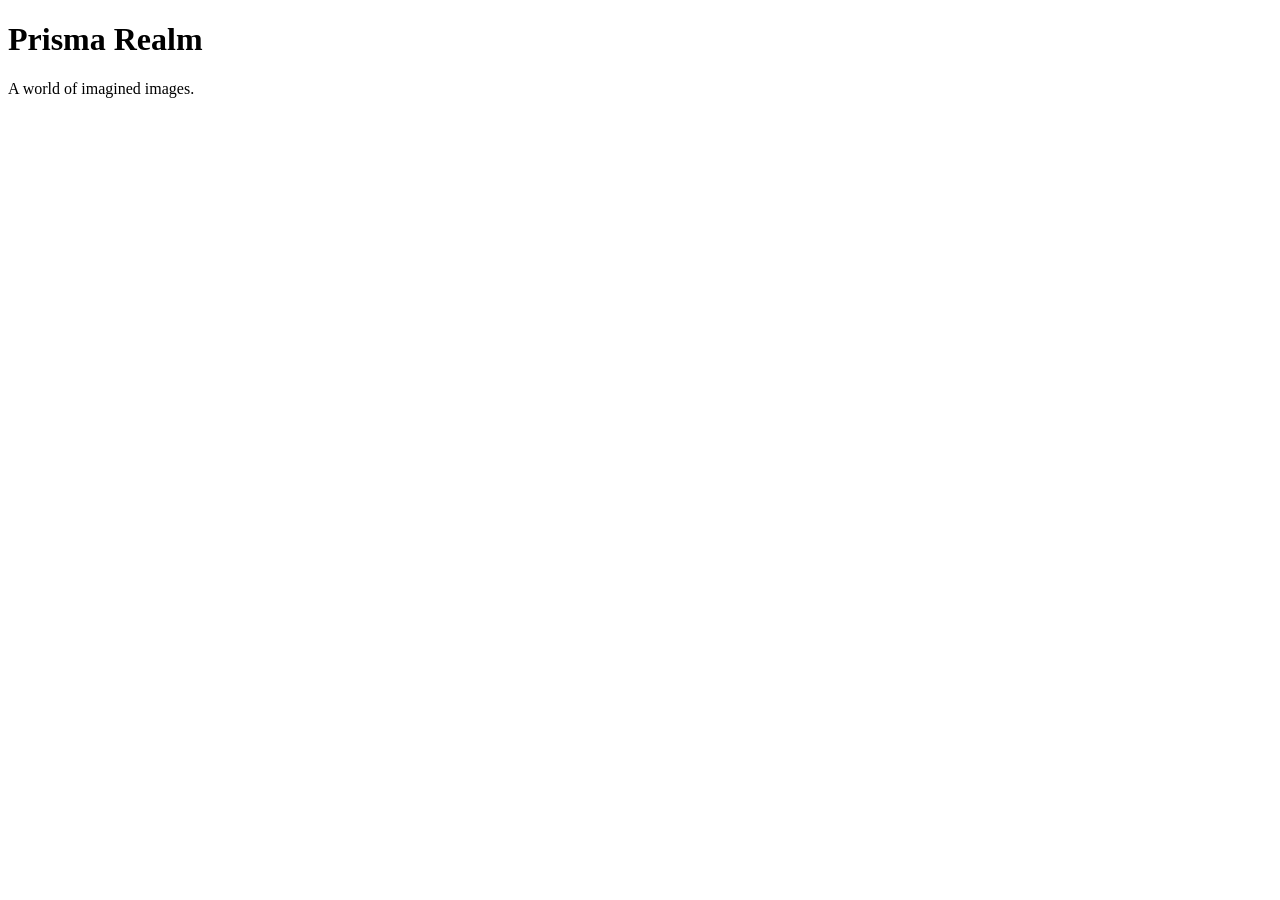
==== index.html @ 92c0a782 "Add Cloudflare Web Analytics script to index.html" ====
<!DOCTYPE html>
<html lang="en">
<head>
    <meta charset="UTF-8">
    <meta name="viewport" content="width=device-width, initial-scale=1.0">
    <title>Prisma Realm</title>
</head>
<body>

    <h1>Prisma Realm</h1>
    <p>A world of imagined images.</p>
<!-- Cloudflare Web Analytics -->
<script type='module' src='https://static.cloudflareinsights.com/beacon.min.js' data-cf-beacon='{"token": "38afd4664c46219a95550b4639a2e8"}'></script>
<!-- End Cloudflare Web Analytics -->
</body>
</html>
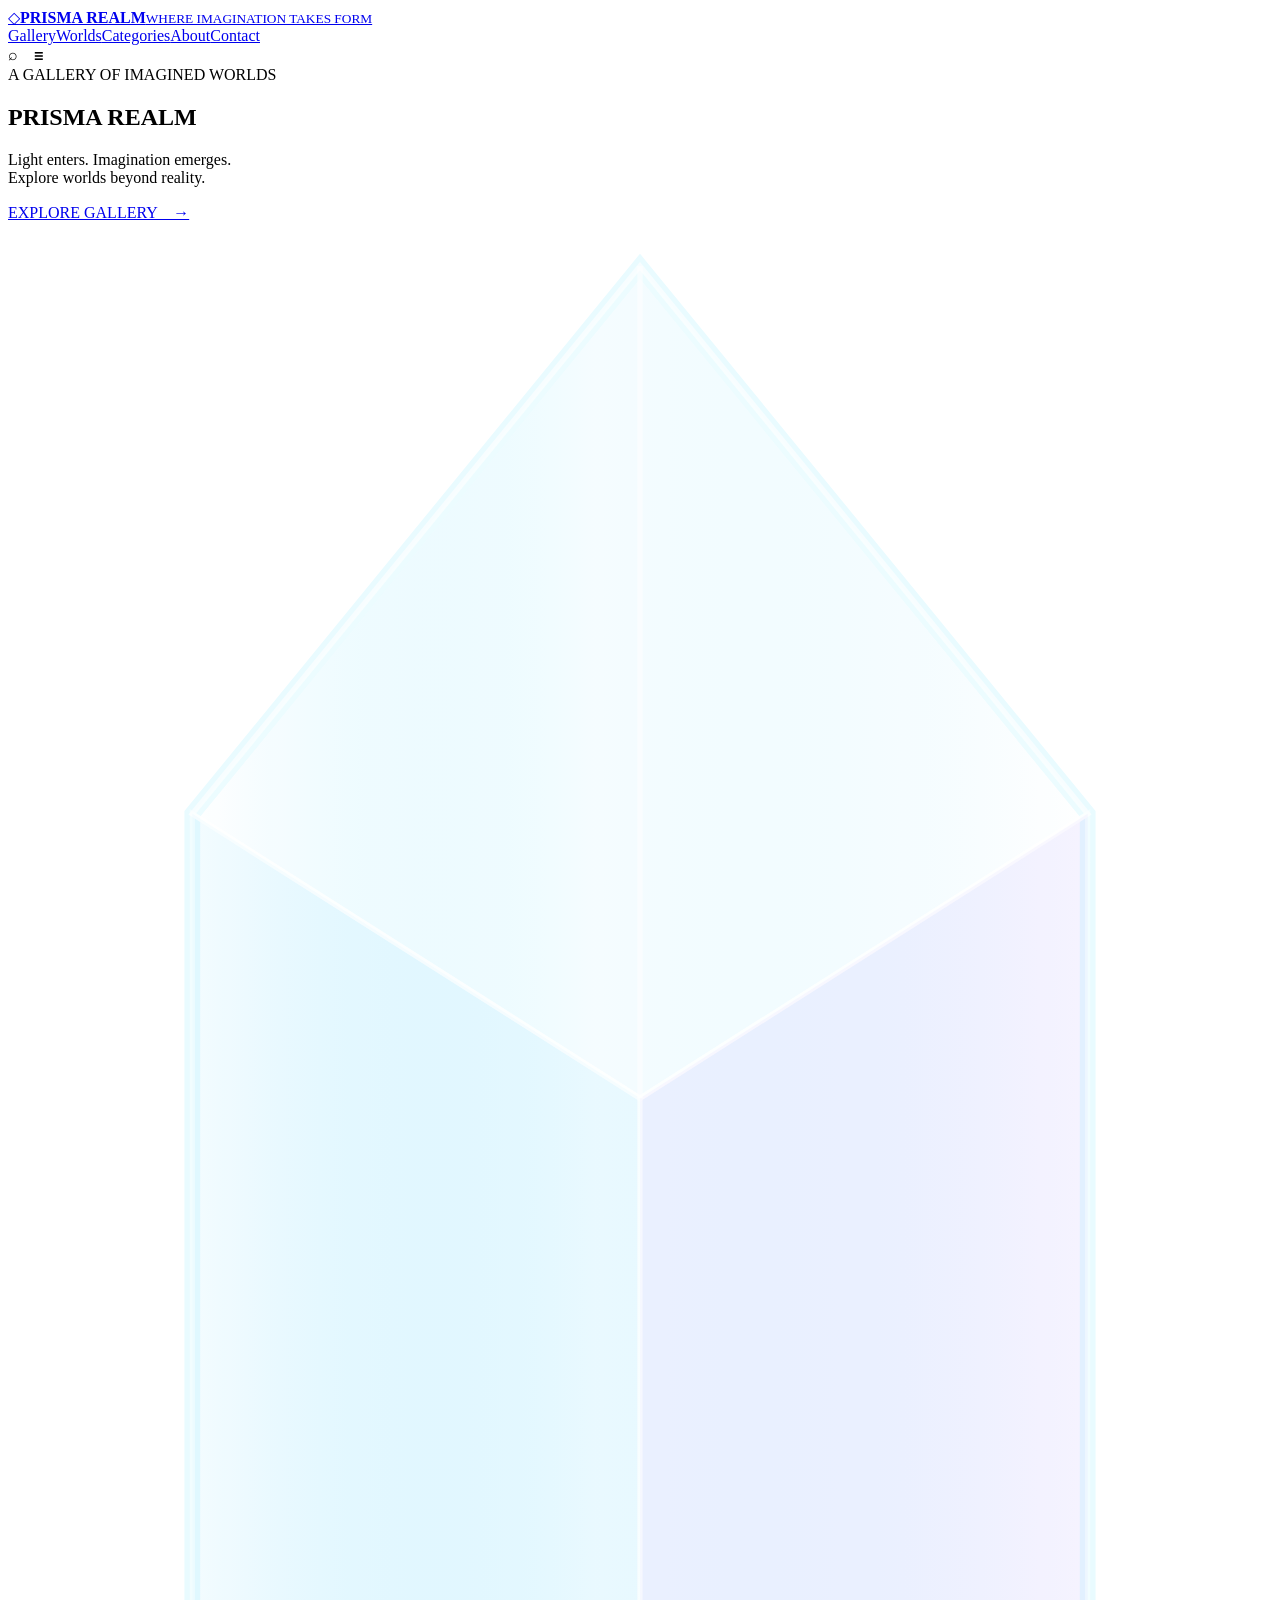
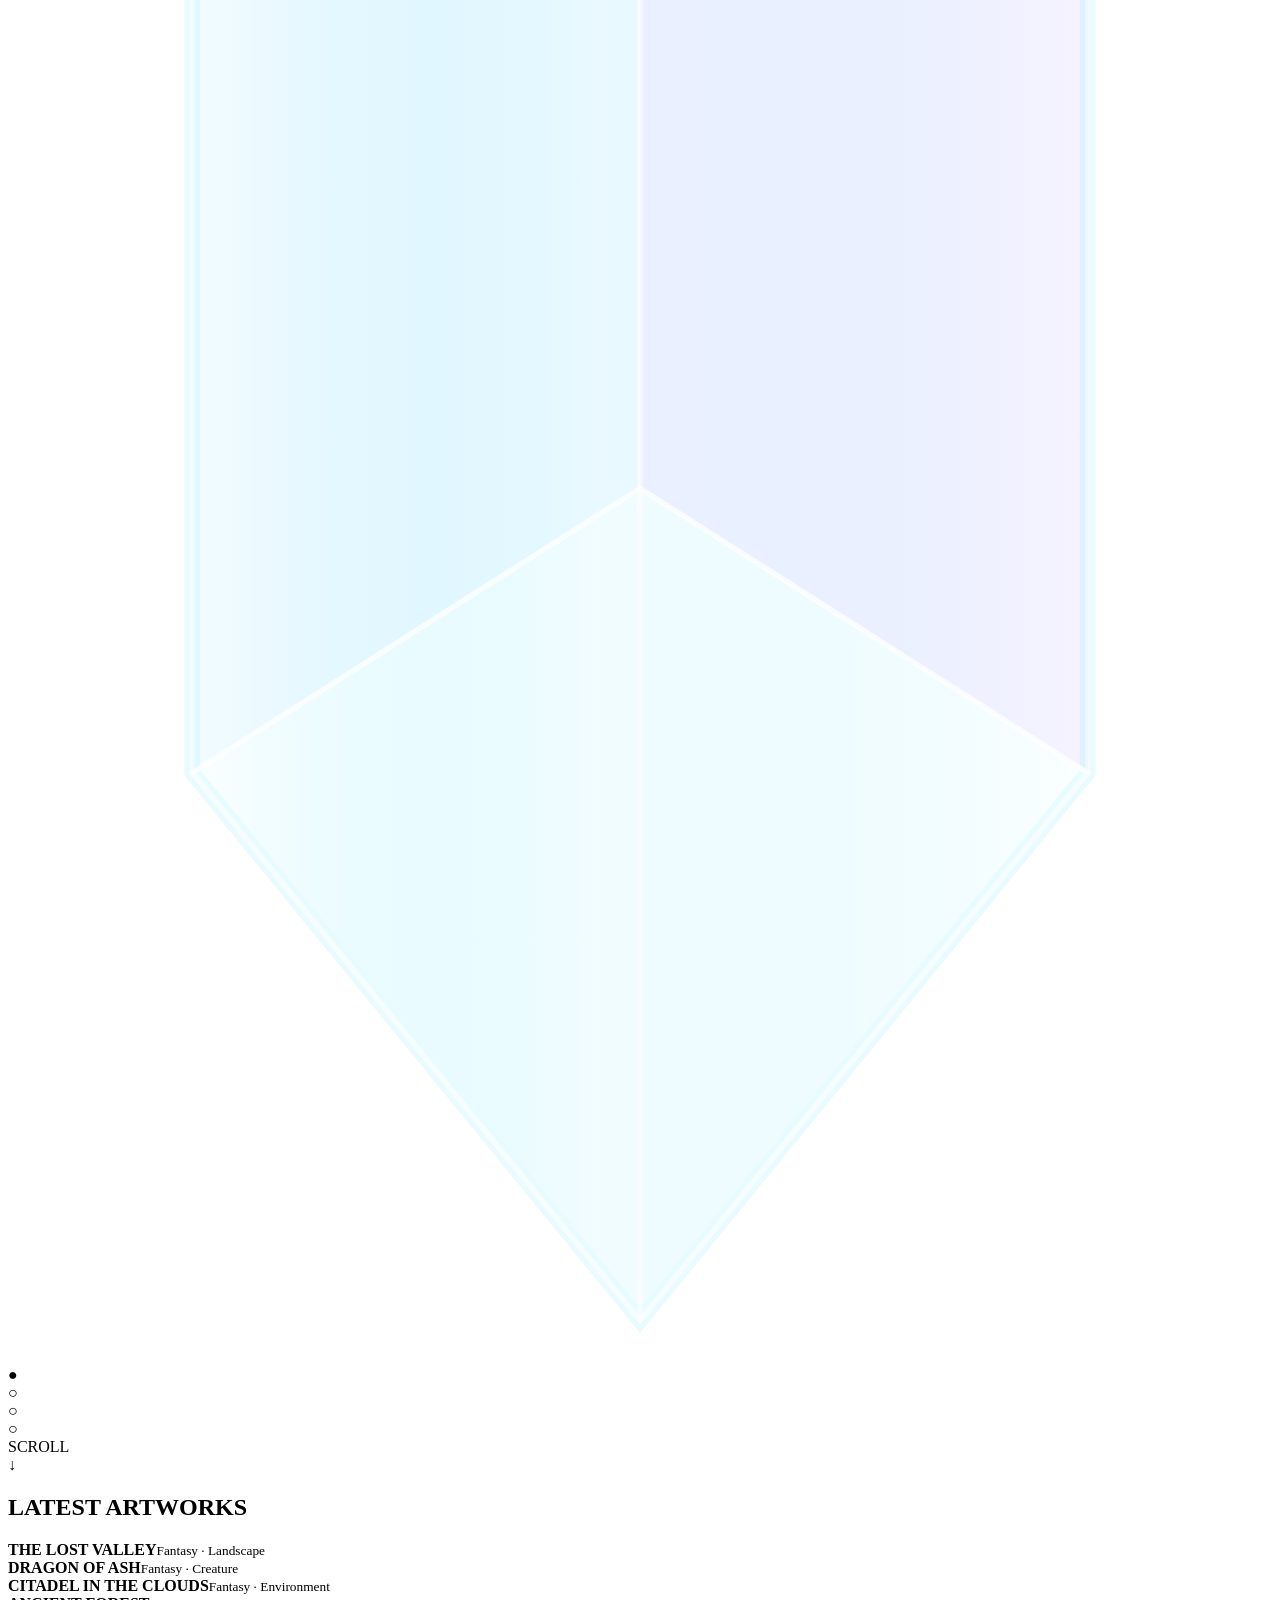
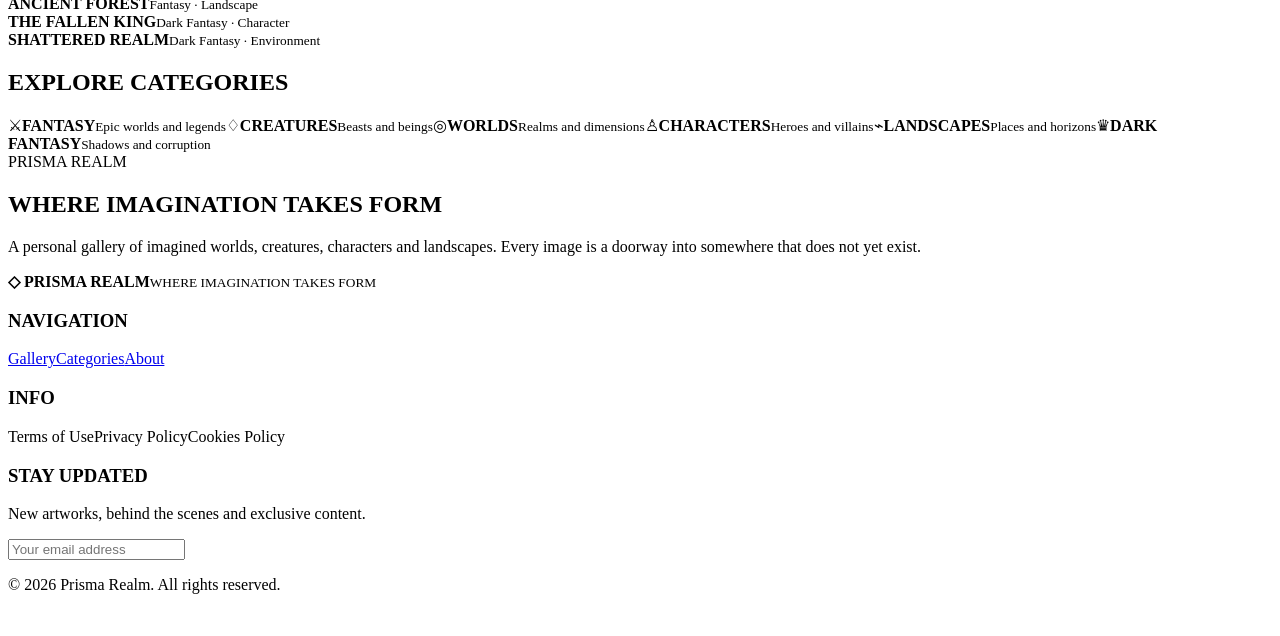
==== commit 87ef65f3: "Refactor index.html for Italian localization and layout Updated HTML structure and content for local" ====
--- a/index.html
+++ b/index.html
@@ -1,16 +1,56 @@
-<!DOCTYPE html>
-<html lang="en">
+<!doctype html>
+<html lang="it">
 <head>
-    <meta charset="UTF-8">
-    <meta name="viewport" content="width=device-width, initial-scale=1.0">
-    <title>Prisma Realm</title>
+<meta charset="utf-8">
+<meta name="viewport" content="width=device-width,initial-scale=1">
+<meta name="description" content="Prisma Realm — una galleria di mondi immaginati.">
+<title>Prisma Realm</title>
+<link rel="stylesheet" href="style.css">
 </head>
 <body>
+<header>
+<a class="brand" href="#home"><span>◇</span><b>PRISMA REALM</b><small>WHERE IMAGINATION TAKES FORM</small></a>
+<nav><a class="active" href="#home">Gallery</a><a href="#worlds">Worlds</a><a href="#categories">Categories</a><a href="#about">About</a><a href="#contact">Contact</a></nav>
+<div class="tools">⌕　☰</div>
+</header>
 
-    <h1>Prisma Realm</h1>
-    <p>A world of imagined images.</p>
-<!-- Cloudflare Web Analytics -->
-<script type='module' src='https://static.cloudflareinsights.com/beacon.min.js' data-cf-beacon='{"token": "38afd4664c46219a95550b4639a2e8"}'></script>
-<!-- End Cloudflare Web Analytics -->
-</body>
-</html>
+<section class="hero" id="home">
+<div class="stars"></div>
+<div class="copy">
+<div class="eyebrow">A GALLERY OF IMAGINED WORLDS</div>
+<h1>PRISMA REALM</h1><div class="ornament"></div>
+<p>Light enters. Imagination emerges.<br>Explore worlds beyond reality.</p>
+<a class="cta" href="#worlds">EXPLORE GALLERY　→</a>
+</div>
+<div class="stage">
+<div class="beam in"></div><div class="beam out"></div><div class="glow"></div>
+<div class="prism"><svg viewBox="0 0 240 520"><defs><linearGradient id="g"><stop stop-color="#fff" stop-opacity=".7"/><stop offset=".45" stop-color="#9de7ff" stop-opacity=".12"/><stop offset="1" stop-color="#fff" stop-opacity=".45"/></linearGradient></defs>
+<polygon points="120,8 205,112 205,408 120,512 35,408 35,112" fill="url(#g)" stroke="#e9fbff" stroke-width="3"/>
+<polygon points="120,8 205,112 120,166 35,112" fill="#fff" fill-opacity=".12" stroke="#fff" stroke-opacity=".65"/>
+<polygon points="35,112 120,166 120,354 35,408" fill="#6ed5ff" fill-opacity=".08" stroke="#fff" stroke-opacity=".4"/>
+<polygon points="205,112 120,166 120,354 205,408" fill="#a98cff" fill-opacity=".1" stroke="#fff" stroke-opacity=".4"/>
+<polygon points="120,354 205,408 120,512 35,408" fill="#dff" fill-opacity=".12" stroke="#fff" stroke-opacity=".6"/>
+<line x1="120" y1="8" x2="120" y2="166" stroke="#fff" stroke-opacity=".6"/><line x1="120" y1="354" x2="120" y2="512" stroke="#fff" stroke-opacity=".6"/>
+</svg></div></div>
+<div class="dots">●<br>○<br>○<br>○</div><div class="scroll">SCROLL<br>↓</div>
+</section>
+
+<section class="section" id="worlds"><div class="title"><i></i><h2>LATEST ARTWORKS</h2><i></i></div>
+<div class="cards">
+<article><div class="pic valley"></div><b>THE LOST VALLEY</b><small>Fantasy · Landscape</small></article>
+<article><div class="pic dragon"></div><b>DRAGON OF ASH</b><small>Fantasy · Creature</small></article>
+<article><div class="pic clouds"></div><b>CITADEL IN THE CLOUDS</b><small>Fantasy · Environment</small></article>
+<article><div class="pic forest"></div><b>ANCIENT FOREST</b><small>Fantasy · Landscape</small></article>
+<article><div class="pic king"></div><b>THE FALLEN KING</b><small>Dark Fantasy · Character</small></article>
+<article><div class="pic realm"></div><b>SHATTERED REALM</b><small>Dark Fantasy · Environment</small></article>
+</div></section>
+
+<section class="section" id="categories"><div class="title"><i></i><h2>EXPLORE CATEGORIES</h2><i></i></div>
+<div class="cats"><a>⚔<b>FANTASY</b><small>Epic worlds and legends</small></a><a>♢<b>CREATURES</b><small>Beasts and beings</small></a><a>◎<b>WORLDS</b><small>Realms and dimensions</small></a><a>♙<b>CHARACTERS</b><small>Heroes and villains</small></a><a>⌁<b>LANDSCAPES</b><small>Places and horizons</small></a><a>♛<b>DARK FANTASY</b><small>Shadows and corruption</small></a></div></section>
+
+<section class="about" id="about"><div><div class="eyebrow">PRISMA REALM</div><h2>WHERE IMAGINATION TAKES FORM</h2></div><p>A personal gallery of imagined worlds, creatures, characters and landscapes. Every image is a doorway into somewhere that does not yet exist.</p></section>
+
+<footer id="contact"><div><strong>◇ PRISMA REALM</strong><small>WHERE IMAGINATION TAKES FORM</small></div><div><h3>NAVIGATION</h3><a href="#worlds">Gallery</a><a href="#categories">Categories</a><a href="#about">About</a></div><div><h3>INFO</h3><a>Terms of Use</a><a>Privacy Policy</a><a>Cookies Policy</a></div><div><h3>STAY UPDATED</h3><p>New artworks, behind the scenes and exclusive content.</p><input placeholder="Your email address"></div><p class="copy">© 2026 Prisma Realm. All rights reserved.</p></footer>
+
+<img src="https://prismarealm.goatcounter.com/count?p=/" width="1" height="1" alt="">
+</body></html>
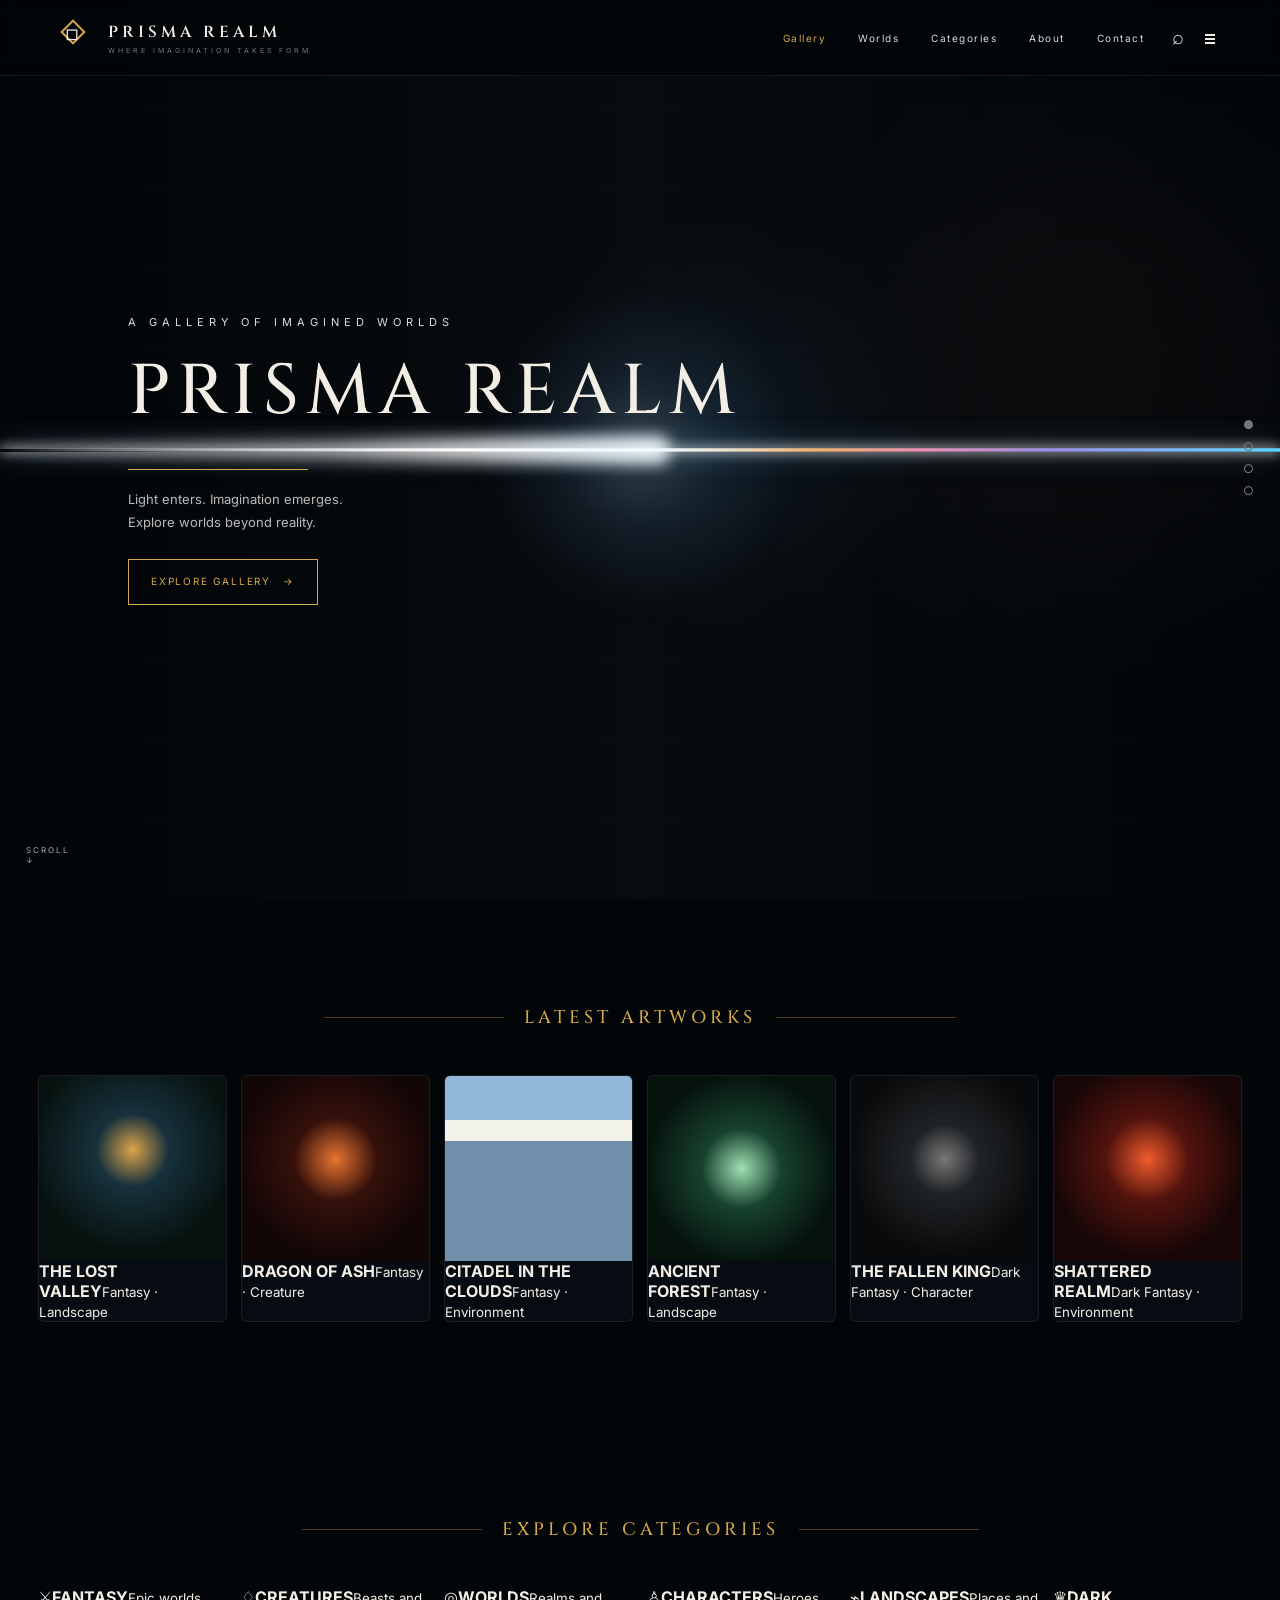
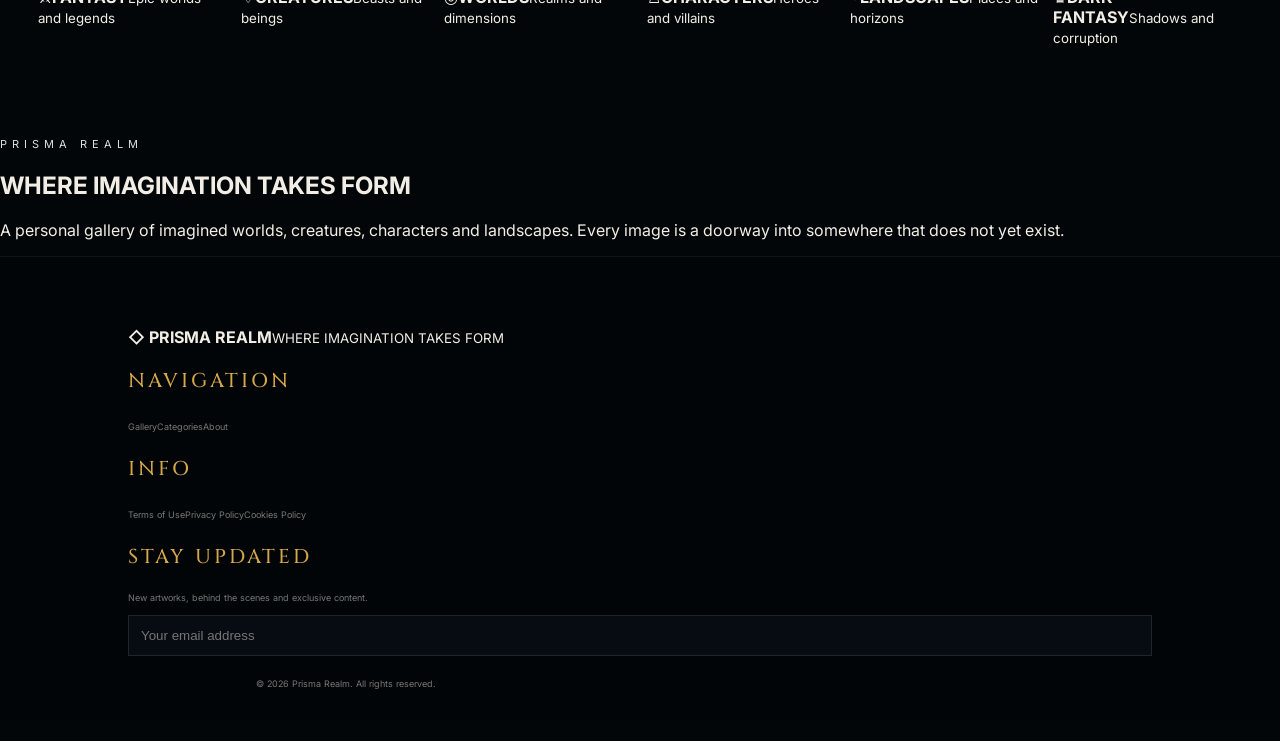
==== commit b832ce90: "Add 3D prism element to index.html Added a 3D prism element with multiple faces to the stage." ====
--- a/index.html
+++ b/index.html
@@ -24,14 +24,16 @@
 </div>
 <div class="stage">
 <div class="beam in"></div><div class="beam out"></div><div class="glow"></div>
-<div class="prism"><svg viewBox="0 0 240 520"><defs><linearGradient id="g"><stop stop-color="#fff" stop-opacity=".7"/><stop offset=".45" stop-color="#9de7ff" stop-opacity=".12"/><stop offset="1" stop-color="#fff" stop-opacity=".45"/></linearGradient></defs>
-<polygon points="120,8 205,112 205,408 120,512 35,408 35,112" fill="url(#g)" stroke="#e9fbff" stroke-width="3"/>
-<polygon points="120,8 205,112 120,166 35,112" fill="#fff" fill-opacity=".12" stroke="#fff" stroke-opacity=".65"/>
-<polygon points="35,112 120,166 120,354 35,408" fill="#6ed5ff" fill-opacity=".08" stroke="#fff" stroke-opacity=".4"/>
-<polygon points="205,112 120,166 120,354 205,408" fill="#a98cff" fill-opacity=".1" stroke="#fff" stroke-opacity=".4"/>
-<polygon points="120,354 205,408 120,512 35,408" fill="#dff" fill-opacity=".12" stroke="#fff" stroke-opacity=".6"/>
-<line x1="120" y1="8" x2="120" y2="166" stroke="#fff" stroke-opacity=".6"/><line x1="120" y1="354" x2="120" y2="512" stroke="#fff" stroke-opacity=".6"/>
-</svg></div></div>
+<div class="prism">
+  <div class="prism-3d">
+    <div class="face front"></div>
+    <div class="face back"></div>
+    <div class="face left"></div>
+    <div class="face right"></div>
+    <div class="face top"></div>
+    <div class="face bottom"></div>
+  </div>
+</div>
 <div class="dots">●<br>○<br>○<br>○</div><div class="scroll">SCROLL<br>↓</div>
 </section>
 
--- a/style.css
+++ b/style.css
@@ -0,0 +1,525 @@
+@import url('https://fonts.googleapis.com/css2?family=Cinzel:wght@400;500;600&family=Inter:wght@300;400;500;600&display=swap');
+
+:root{
+  --bg:#030609;
+  --gold:#d6a84c;
+  --light:#f2eee5;
+  --muted:#9da2a9;
+  box-sizing:border-box;
+}
+
+*{
+  box-sizing:border-box;
+}
+
+html{
+  scroll-behavior:smooth;
+}
+
+body{
+  margin:0;
+  background:var(--bg);
+  color:var(--light);
+  font-family:Inter,Arial,sans-serif;
+}
+
+a{
+  color:inherit;
+  text-decoration:none;
+}
+
+/* HEADER */
+
+header{
+  height:76px;
+  position:fixed;
+  z-index:20;
+  top:0;
+  left:0;
+  right:0;
+  display:flex;
+  align-items:center;
+  padding:0 5vw;
+  background:rgba(2,5,8,.82);
+  backdrop-filter:blur(10px);
+  border-bottom:1px solid rgba(255,255,255,.08);
+}
+
+.brand{
+  display:grid;
+  grid-template-columns:34px auto;
+  align-items:center;
+  gap:10px;
+  color:var(--light);
+  letter-spacing:3px;
+}
+
+.brand span{
+  width:18px;
+  height:18px;
+  border:2px solid var(--gold);
+  transform:rotate(45deg);
+  display:block;
+}
+
+.brand b{
+  font:600 16px Cinzel,serif;
+  letter-spacing:4px;
+}
+
+.brand small{
+  display:block;
+  grid-column:2;
+  margin-top:-7px;
+  font-size:7px;
+  letter-spacing:3px;
+  color:#777;
+}
+
+nav{
+  margin-left:auto;
+  display:flex;
+  gap:32px;
+  align-items:center;
+}
+
+nav a{
+  font-size:10px;
+  letter-spacing:1.5px;
+  color:#ddd;
+}
+
+nav a.active{
+  color:var(--gold);
+}
+
+.tools{
+  margin-left:28px;
+  font-size:20px;
+}
+
+/* HERO */
+
+.hero{
+  height:100vh;
+  min-height:700px;
+  position:relative;
+  overflow:hidden;
+  display:flex;
+  align-items:center;
+  background:
+    radial-gradient(circle at 57% 47%,rgba(24,54,75,.25),transparent 24%),
+    radial-gradient(circle at 85% 40%,rgba(47,39,35,.18),transparent 26%),
+    #030609;
+}
+
+.hero:before{
+  content:"";
+  position:absolute;
+  inset:0;
+  background:
+    linear-gradient(90deg,transparent 6%,rgba(255,255,255,.025) 50%,transparent 94%),
+    repeating-linear-gradient(
+      0deg,
+      transparent 0,
+      transparent 78px,
+      rgba(255,255,255,.018) 79px
+    );
+  pointer-events:none;
+}
+
+.copy{
+  position:relative;
+  z-index:8;
+  margin-left:10vw;
+  width:42%;
+  margin-top:20px;
+}
+
+.eyebrow{
+  font-size:11px;
+  letter-spacing:5px;
+  color:#ddd;
+}
+
+.copy h1{
+  font:500 clamp(42px,5.5vw,82px) Cinzel,serif;
+  margin:15px 0;
+  letter-spacing:7px;
+  white-space:nowrap;
+}
+
+.copy p{
+  color:#bbb;
+  font-size:13px;
+  line-height:1.8;
+  margin:0 0 25px;
+}
+
+.ornament{
+  width:180px;
+  border-top:1px solid var(--gold);
+  margin:30px 0 18px;
+}
+
+.cta{
+  display:inline-block;
+  border:1px solid var(--gold);
+  padding:15px 22px;
+  color:var(--gold);
+  font-size:10px;
+  letter-spacing:1.8px;
+  transition:.25s;
+}
+
+.cta:hover{
+  background:rgba(214,168,76,.08);
+}
+
+/* PRISM + LIGHT */
+
+.stage{
+  position:absolute;
+  inset:0;
+  z-index:4;
+  pointer-events:none;
+}
+
+.prism{
+  position:absolute;
+  left:50%;
+  top:50%;
+  width:210px;
+  transform:translate(-50%,-50%);
+  animation:prismSpin 18s linear infinite;
+  filter:drop-shadow(0 0 26px rgba(190,235,255,.8));
+}
+
+.prism svg{
+  width:100%;
+  display:block;
+}
+
+.beam{
+  position:absolute;
+  left:0;
+  right:0;
+  top:50%;
+  height:3px;
+  transform:translateY(-50%);
+  background:
+    linear-gradient(
+      90deg,
+      rgba(255,255,255,0),
+      rgba(255,255,255,.95) 42%,
+      #fff 49%,
+      #fff 51%,
+      #f4e9cf 56%,
+      #efb06e 64%,
+      #e98fb2 72%,
+      #9b8fe5 82%,
+      #5bd8ff 100%
+    );
+  box-shadow:
+    0 0 12px rgba(255,255,255,.8),
+    0 0 28px rgba(170,220,255,.5);
+}
+
+.beam:before{
+  content:"";
+  position:absolute;
+  left:0;
+  top:-10px;
+  width:52%;
+  height:23px;
+  background:linear-gradient(
+    90deg,
+    transparent,
+    rgba(255,255,255,.18),
+    rgba(255,255,255,.75)
+  );
+  filter:blur(8px);
+}
+
+.glow{
+  position:absolute;
+  left:50%;
+  top:50%;
+  width:330px;
+  height:330px;
+  transform:translate(-50%,-50%);
+  border-radius:50%;
+  background:radial-gradient(
+    circle,
+    rgba(190,235,255,.22),
+    rgba(100,180,255,.08) 35%,
+    transparent 70%
+  );
+  filter:blur(12px);
+}
+
+@keyframes prismSpin{
+  from{
+    transform:translate(-50%,-50%) rotateY(0deg);
+  }
+  to{
+    transform:translate(-50%,-50%) rotateY(360deg);
+  }
+}
+/* HERO DETAILS */
+
+.dots{
+  position:absolute;
+  z-index:7;
+  right:2vw;
+  top:46%;
+  color:#777;
+  font-size:12px;
+  line-height:22px;
+}
+
+.scroll{
+  position:absolute;
+  z-index:8;
+  left:2vw;
+  bottom:35px;
+  font-size:8px;
+  letter-spacing:2px;
+  color:#aaa;
+}
+
+/* SECTIONS */
+
+.section{
+  padding:90px 3vw;
+  background:#030609;
+}
+
+.title{
+  display:flex;
+  align-items:center;
+  justify-content:center;
+  gap:20px;
+  margin-bottom:30px;
+}
+
+.title i{
+  width:180px;
+  height:1px;
+  background:rgba(214,168,76,.35);
+}
+
+.title h2{
+  font:500 18px Cinzel,serif;
+  letter-spacing:4px;
+  color:var(--gold);
+  white-space:nowrap;
+}
+
+/* ARTWORK CARDS */
+
+.cards{
+  display:grid;
+  grid-template-columns:repeat(6,1fr);
+  gap:14px;
+}
+
+.cards article{
+  background:#070c12;
+  border:1px solid rgba(255,255,255,.08);
+  border-radius:6px;
+  overflow:hidden;
+  transition:.25s;
+}
+
+.cards article:hover{
+  transform:translateY(-5px);
+  border-color:var(--gold);
+}
+
+.pic{
+  height:185px;
+  background:
+    radial-gradient(circle at 50% 50%,rgba(255,255,255,.3),transparent 35%),
+    #101820;
+}
+
+.cards article:nth-child(1) .pic{
+  background:radial-gradient(circle at 50% 40%,#dba44b,#17313c 25%,#07120f 70%);
+}
+
+.cards article:nth-child(2) .pic{
+  background:radial-gradient(circle at 50% 45%,#e87531,#35100b 30%,#120607 72%);
+}
+
+.cards article:nth-child(3) .pic{
+  background:linear-gradient(#91b7d9 0 24%,#f4f3ea 24% 35%,#718eaa 35%);
+}
+
+.cards article:nth-child(4) .pic{
+  background:radial-gradient(circle at 50% 50%,#9fe1b2,#17422f 30%,#06130d 72%);
+}
+
+.cards article:nth-child(5) .pic{
+  background:radial-gradient(circle at 50% 45%,#777,#202326 25%,#090a0b 70%);
+}
+
+.cards article:nth-child(6) .pic{
+  background:radial-gradient(circle at 50% 45%,#ef5b2d,#53130d 30%,#160607 72%);
+}
+
+.cards article h3{
+  font:500 11px Cinzel,serif;
+  letter-spacing:1px;
+  margin:12px;
+}
+
+.cards article p{
+  margin:0 12px 12px;
+  font-size:8px;
+  color:#777;
+}
+
+/* CATEGORIES */
+
+.cats{
+  display:grid;
+  grid-template-columns:repeat(6,1fr);
+  gap:14px;
+}
+
+.cat{
+  min-height:110px;
+  border:1px solid rgba(214,168,76,.25);
+  display:flex;
+  flex-direction:column;
+  align-items:center;
+  justify-content:center;
+  gap:7px;
+  text-align:center;
+  transition:.25s;
+}
+
+.cat:hover{
+  border-color:var(--gold);
+  background:rgba(214,168,76,.03);
+}
+
+.cat b{
+  font:500 10px Cinzel,serif;
+  color:#ddd;
+}
+
+.cat span{
+  font-size:8px;
+  color:#777;
+}
+
+/* FOOTER */
+
+footer{
+  padding:70px 10vw 20px;
+  border-top:1px solid rgba(255,255,255,.06);
+  background:#020507;
+}
+
+footer .footer-grid{
+  display:grid;
+  grid-template-columns:1.5fr 1fr 1fr 1.5fr;
+  gap:60px;
+}
+
+footer h3{
+  font:500 20px Cinzel,serif;
+  letter-spacing:3px;
+  color:var(--gold);
+}
+
+footer h4{
+  font:500 9px Cinzel,serif;
+  color:var(--gold);
+  letter-spacing:2px;
+}
+
+footer p,
+footer a{
+  font-size:9px;
+  line-height:1.8;
+  color:#777;
+}
+
+footer input{
+  width:100%;
+  padding:12px;
+  background:#070c12;
+  border:1px solid rgba(255,255,255,.1);
+  color:#ddd;
+}
+
+@media(max-width:900px){
+  nav{
+    gap:12px;
+  }
+
+  .cards{
+    grid-template-columns:repeat(3,1fr);
+  }
+
+  .cats{
+    grid-template-columns:repeat(3,1fr);
+  }
+
+  .copy{
+    width:55%;
+    margin-left:6vw;
+  }
+
+  .prism{
+    left:62%;
+  }
+}
+
+@media(max-width:600px){
+  nav{
+    display:none;
+  }
+
+  .hero{
+    min-height:680px;
+  }
+
+  .copy{
+    width:90%;
+    margin-left:25px;
+    align-self:flex-end;
+    margin-bottom:80px;
+  }
+
+  .copy h1{
+    font-size:42px;
+    white-space:normal;
+  }
+
+  .prism{
+    left:68%;
+    top:37%;
+    width:125px;
+  }
+
+  .beam{
+    width:100%;
+  }
+
+  .cards{
+    grid-template-columns:repeat(2,1fr);
+  }
+
+  .cats{
+    grid-template-columns:repeat(2,1fr);
+  }
+
+  footer .footer-grid{
+    grid-template-columns:1fr;
+    gap:25px;
+  }
+}
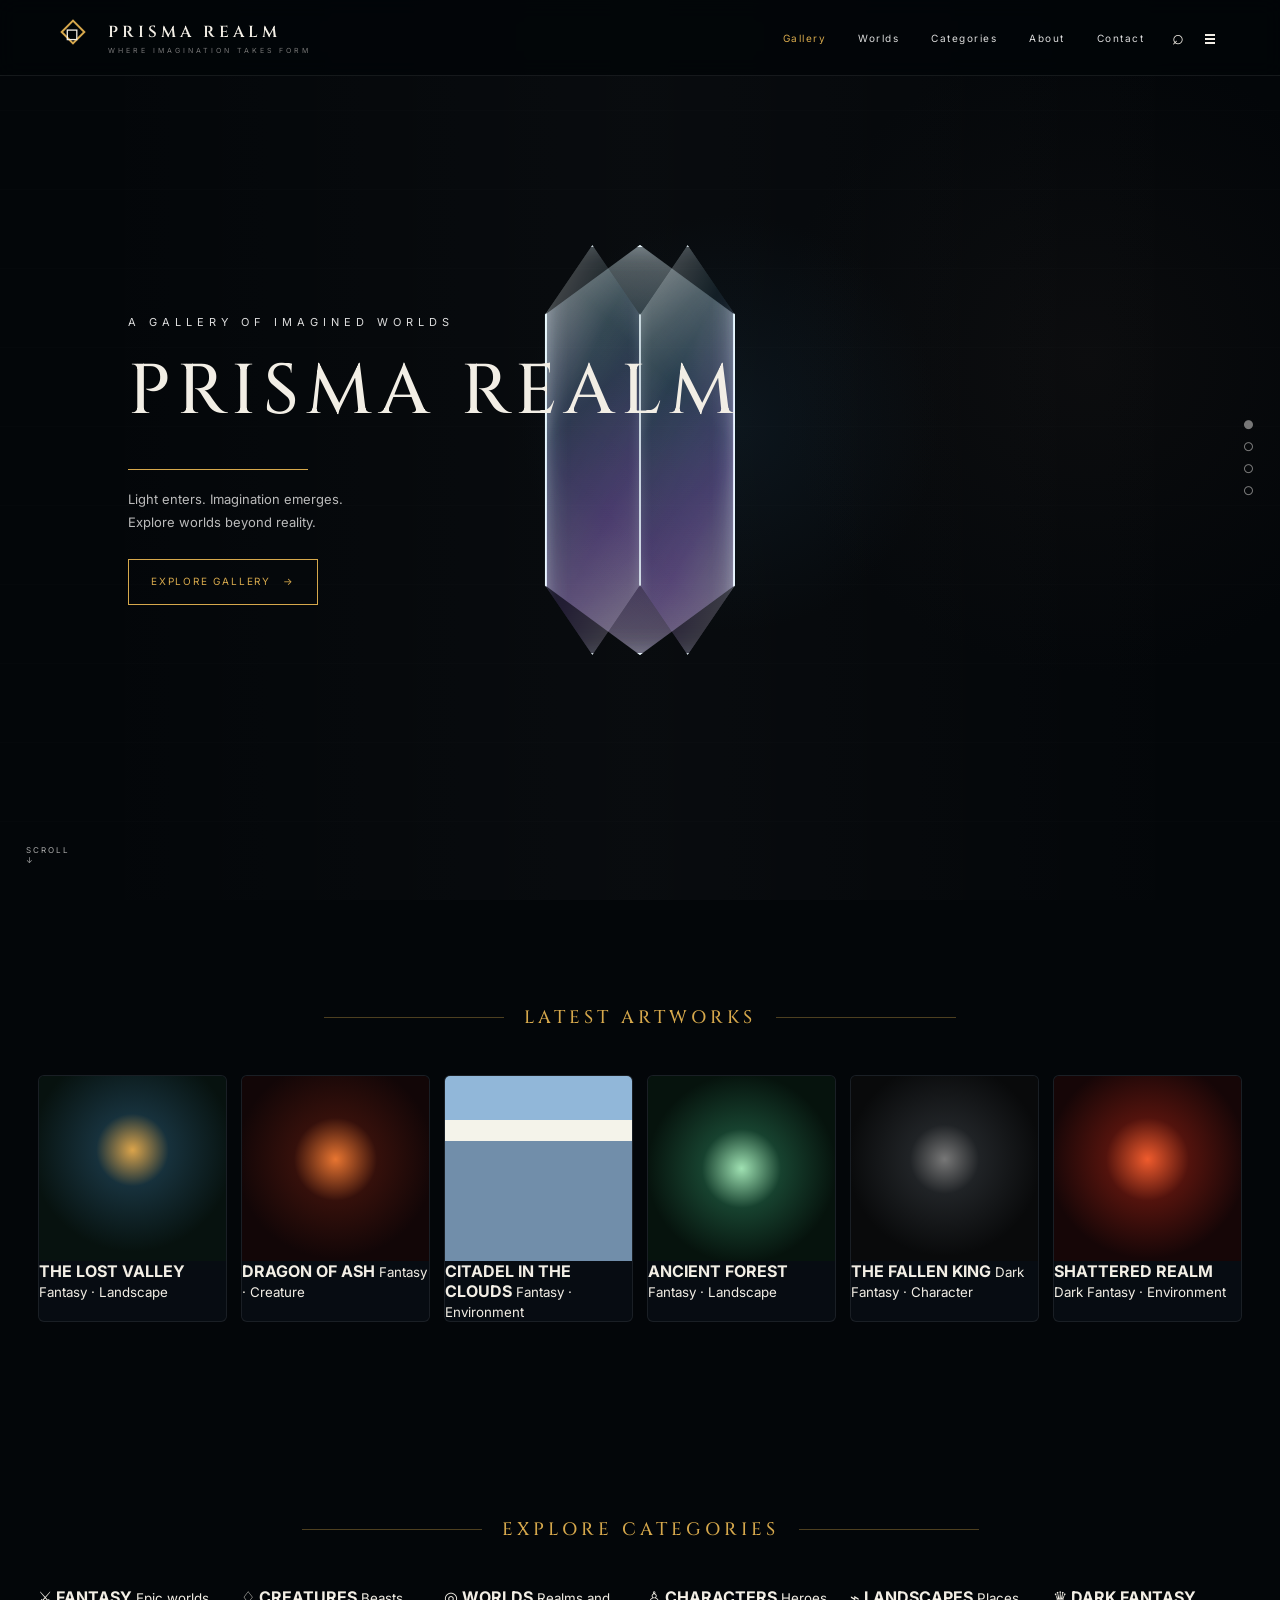
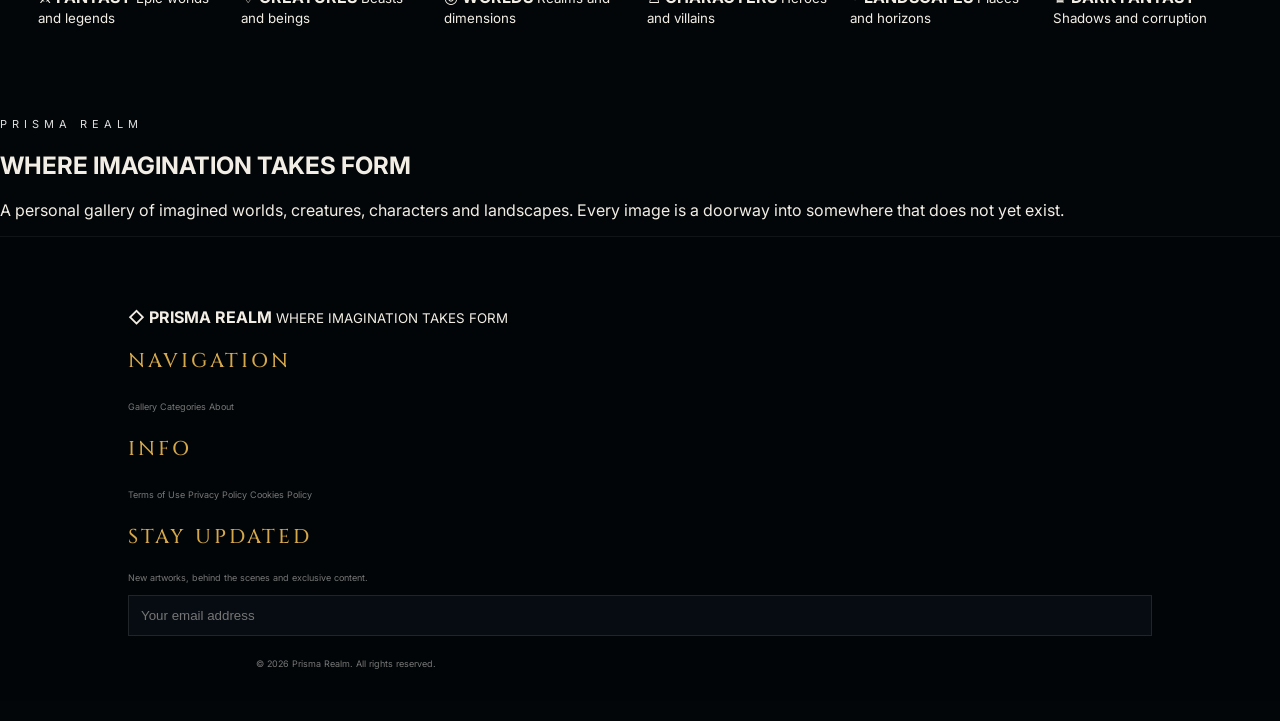
==== commit bba8d07d: "Refactor index.html structure and content" ====
--- a/index.html
+++ b/index.html
@@ -1,58 +1,310 @@
 <!doctype html>
 <html lang="it">
-<head>
-<meta charset="utf-8">
-<meta name="viewport" content="width=device-width,initial-scale=1">
-<meta name="description" content="Prisma Realm — una galleria di mondi immaginati.">
-<title>Prisma Realm</title>
-<link rel="stylesheet" href="style.css">
-</head>
-<body>
-<header>
-<a class="brand" href="#home"><span>◇</span><b>PRISMA REALM</b><small>WHERE IMAGINATION TAKES FORM</small></a>
-<nav><a class="active" href="#home">Gallery</a><a href="#worlds">Worlds</a><a href="#categories">Categories</a><a href="#about">About</a><a href="#contact">Contact</a></nav>
-<div class="tools">⌕　☰</div>
-</header>
-
-<section class="hero" id="home">
-<div class="stars"></div>
-<div class="copy">
-<div class="eyebrow">A GALLERY OF IMAGINED WORLDS</div>
-<h1>PRISMA REALM</h1><div class="ornament"></div>
-<p>Light enters. Imagination emerges.<br>Explore worlds beyond reality.</p>
-<a class="cta" href="#worlds">EXPLORE GALLERY　→</a>
-</div>
-<div class="stage">
-<div class="beam in"></div><div class="beam out"></div><div class="glow"></div>
-<div class="prism">
-  <div class="prism-3d">
-    <div class="face front"></div>
-    <div class="face back"></div>
-    <div class="face left"></div>
-    <div class="face right"></div>
-    <div class="face top"></div>
-    <div class="face bottom"></div>
-  </div>
-</div>
-<div class="dots">●<br>○<br>○<br>○</div><div class="scroll">SCROLL<br>↓</div>
-</section>
-
-<section class="section" id="worlds"><div class="title"><i></i><h2>LATEST ARTWORKS</h2><i></i></div>
-<div class="cards">
-<article><div class="pic valley"></div><b>THE LOST VALLEY</b><small>Fantasy · Landscape</small></article>
-<article><div class="pic dragon"></div><b>DRAGON OF ASH</b><small>Fantasy · Creature</small></article>
-<article><div class="pic clouds"></div><b>CITADEL IN THE CLOUDS</b><small>Fantasy · Environment</small></article>
-<article><div class="pic forest"></div><b>ANCIENT FOREST</b><small>Fantasy · Landscape</small></article>
-<article><div class="pic king"></div><b>THE FALLEN KING</b><small>Dark Fantasy · Character</small></article>
-<article><div class="pic realm"></div><b>SHATTERED REALM</b><small>Dark Fantasy · Environment</small></article>
-</div></section>
-
-<section class="section" id="categories"><div class="title"><i></i><h2>EXPLORE CATEGORIES</h2><i></i></div>
-<div class="cats"><a>⚔<b>FANTASY</b><small>Epic worlds and legends</small></a><a>♢<b>CREATURES</b><small>Beasts and beings</small></a><a>◎<b>WORLDS</b><small>Realms and dimensions</small></a><a>♙<b>CHARACTERS</b><small>Heroes and villains</small></a><a>⌁<b>LANDSCAPES</b><small>Places and horizons</small></a><a>♛<b>DARK FANTASY</b><small>Shadows and corruption</small></a></div></section>
-
-<section class="about" id="about"><div><div class="eyebrow">PRISMA REALM</div><h2>WHERE IMAGINATION TAKES FORM</h2></div><p>A personal gallery of imagined worlds, creatures, characters and landscapes. Every image is a doorway into somewhere that does not yet exist.</p></section>
-
-<footer id="contact"><div><strong>◇ PRISMA REALM</strong><small>WHERE IMAGINATION TAKES FORM</small></div><div><h3>NAVIGATION</h3><a href="#worlds">Gallery</a><a href="#categories">Categories</a><a href="#about">About</a></div><div><h3>INFO</h3><a>Terms of Use</a><a>Privacy Policy</a><a>Cookies Policy</a></div><div><h3>STAY UPDATED</h3><p>New artworks, behind the scenes and exclusive content.</p><input placeholder="Your email address"></div><p class="copy">© 2026 Prisma Realm. All rights reserved.</p></footer>
-
-<img src="https://prismarealm.goatcounter.com/count?p=/" width="1" height="1" alt="">
-</body></html>
+    <head>
+        <meta charset="utf-8">
+        <meta name="viewport" content="width=device-width,initial-scale=1">
+        <meta name="description" content="Prisma Realm — una galleria di mondi immaginati.">
+        <title>
+            Prisma Realm
+        </title>
+        <link rel="stylesheet" href="style.css">
+    </head>
+    <body>
+        <header>
+            <a class="brand" href="#home">
+                <span>
+                    ◇
+                </span>
+                <b>
+                    PRISMA REALM
+                </b>
+                <small>
+                    WHERE IMAGINATION TAKES FORM
+                </small>
+            </a>
+            <nav>
+                <a class="active" href="#home">
+                    Gallery
+                </a>
+                <a href="#worlds">
+                    Worlds
+                </a>
+                <a href="#categories">
+                    Categories
+                </a>
+                <a href="#about">
+                    About
+                </a>
+                <a href="#contact">
+                    Contact
+                </a>
+            </nav>
+            <div class="tools">
+                ⌕　☰
+            </div>
+        </header>
+        <section class="hero" id="home">
+            <div class="stars">
+            </div>
+            <div class="copy">
+                <div class="eyebrow">
+                    A GALLERY OF IMAGINED WORLDS
+                </div>
+                <h1>
+                    PRISMA REALM
+                </h1>
+                <div class="ornament">
+                </div>
+                <p>
+                    Light enters. Imagination emerges.
+                    <br>
+                    Explore worlds beyond reality.
+                </p>
+                <a class="cta" href="#worlds">
+                    EXPLORE GALLERY　→
+                </a>
+            </div>
+            <div class="stage">
+                <div class="beam in">
+                </div>
+                <div class="beam out">
+                </div>
+                <div class="glow">
+                </div>
+                <div class="prism">
+                    <div class="prism-3d">
+                        <div class="face front">
+                        </div>
+                        <div class="face back">
+                        </div>
+                        <div class="face left">
+                        </div>
+                        <div class="face right">
+                        </div>
+                        <div class="face top">
+                        </div>
+                        <div class="face bottom">
+                        </div>
+                    </div>
+                </div>
+                <div class="dots">
+                    ●
+                    <br>
+                    ○
+                    <br>
+                    ○
+                    <br>
+                    ○
+                </div>
+                <div class="scroll">
+                    SCROLL
+                    <br>
+                    ↓
+                </div>
+            </section>
+            <section class="section" id="worlds">
+                <div class="title">
+                    <i>
+                    </i>
+                    <h2>
+                        LATEST ARTWORKS
+                    </h2>
+                    <i>
+                    </i>
+                </div>
+                <div class="cards">
+                    <article>
+                        <div class="pic valley">
+                        </div>
+                        <b>
+                            THE LOST VALLEY
+                        </b>
+                        <small>
+                            Fantasy · Landscape
+                        </small>
+                    </article>
+                    <article>
+                        <div class="pic dragon">
+                        </div>
+                        <b>
+                            DRAGON OF ASH
+                        </b>
+                        <small>
+                            Fantasy · Creature
+                        </small>
+                    </article>
+                    <article>
+                        <div class="pic clouds">
+                        </div>
+                        <b>
+                            CITADEL IN THE CLOUDS
+                        </b>
+                        <small>
+                            Fantasy · Environment
+                        </small>
+                    </article>
+                    <article>
+                        <div class="pic forest">
+                        </div>
+                        <b>
+                            ANCIENT FOREST
+                        </b>
+                        <small>
+                            Fantasy · Landscape
+                        </small>
+                    </article>
+                    <article>
+                        <div class="pic king">
+                        </div>
+                        <b>
+                            THE FALLEN KING
+                        </b>
+                        <small>
+                            Dark Fantasy · Character
+                        </small>
+                    </article>
+                    <article>
+                        <div class="pic realm">
+                        </div>
+                        <b>
+                            SHATTERED REALM
+                        </b>
+                        <small>
+                            Dark Fantasy · Environment
+                        </small>
+                    </article>
+                </div>
+            </section>
+            <section class="section" id="categories">
+                <div class="title">
+                    <i>
+                    </i>
+                    <h2>
+                        EXPLORE CATEGORIES
+                    </h2>
+                    <i>
+                    </i>
+                </div>
+                <div class="cats">
+                    <a>
+                        ⚔
+                        <b>
+                            FANTASY
+                        </b>
+                        <small>
+                            Epic worlds and legends
+                        </small>
+                    </a>
+                    <a>
+                        ♢
+                        <b>
+                            CREATURES
+                        </b>
+                        <small>
+                            Beasts and beings
+                        </small>
+                    </a>
+                    <a>
+                        ◎
+                        <b>
+                            WORLDS
+                        </b>
+                        <small>
+                            Realms and dimensions
+                        </small>
+                    </a>
+                    <a>
+                        ♙
+                        <b>
+                            CHARACTERS
+                        </b>
+                        <small>
+                            Heroes and villains
+                        </small>
+                    </a>
+                    <a>
+                        ⌁
+                        <b>
+                            LANDSCAPES
+                        </b>
+                        <small>
+                            Places and horizons
+                        </small>
+                    </a>
+                    <a>
+                        ♛
+                        <b>
+                            DARK FANTASY
+                        </b>
+                        <small>
+                            Shadows and corruption
+                        </small>
+                    </a>
+                </div>
+            </section>
+            <section class="about" id="about">
+                <div>
+                    <div class="eyebrow">
+                        PRISMA REALM
+                    </div>
+                    <h2>
+                        WHERE IMAGINATION TAKES FORM
+                    </h2>
+                </div>
+                <p>
+                    A personal gallery of imagined worlds, creatures, characters and landscapes. Every image is a doorway into somewhere that does not yet exist.
+                </p>
+            </section>
+            <footer id="contact">
+                <div>
+                    <strong>
+                        ◇ PRISMA REALM
+                    </strong>
+                    <small>
+                        WHERE IMAGINATION TAKES FORM
+                    </small>
+                </div>
+                <div>
+                    <h3>
+                        NAVIGATION
+                    </h3>
+                    <a href="#worlds">
+                        Gallery
+                    </a>
+                    <a href="#categories">
+                        Categories
+                    </a>
+                    <a href="#about">
+                        About
+                    </a>
+                </div>
+                <div>
+                    <h3>
+                        INFO
+                    </h3>
+                    <a>
+                        Terms of Use
+                    </a>
+                    <a>
+                        Privacy Policy
+                    </a>
+                    <a>
+                        Cookies Policy
+                    </a>
+                </div>
+                <div>
+                    <h3>
+                        STAY UPDATED
+                    </h3>
+                    <p>
+                        New artworks, behind the scenes and exclusive content.
+                    </p>
+                    <input placeholder="Your email address">
+                </div>
+                <p class="copy">
+                    © 2026 Prisma Realm. All rights reserved.
+                </p>
+            </footer>
+            <img src="https://prismarealm.goatcounter.com/count?p=/" width="1" height="1" alt="">
+        </body>
+    </html>
--- a/style.css
+++ b/style.css
@@ -189,81 +189,64 @@
   position:absolute;
   left:50%;
   top:50%;
-  width:210px;
+  width:190px;
+  height:410px;
   transform:translate(-50%,-50%);
-  animation:prismSpin 18s linear infinite;
-  filter:drop-shadow(0 0 26px rgba(190,235,255,.8));
-}
-
-.prism svg{
-  width:100%;
-  display:block;
-}
-
-.beam{
-  position:absolute;
-  left:0;
-  right:0;
-  top:50%;
-  height:3px;
-  transform:translateY(-50%);
-  background:
-    linear-gradient(
-      90deg,
-      rgba(255,255,255,0),
-      rgba(255,255,255,.95) 42%,
-      #fff 49%,
-      #fff 51%,
-      #f4e9cf 56%,
-      #efb06e 64%,
-      #e98fb2 72%,
-      #9b8fe5 82%,
-      #5bd8ff 100%
+  perspective:900px;
+  z-index:5;
+}
+
+.prism-3d .face{
+    position:absolute;
+    width:100%;
+    height:100%;
+    border:2px solid rgba(235,250,255,.8);
+    background:linear-gradient(
+        135deg,
+        rgba(255,255,255,.32),
+        rgba(130,220,255,.08),
+        rgba(180,130,255,.16),
+        rgba(255,255,255,.25)
     );
-  box-shadow:
-    0 0 12px rgba(255,255,255,.8),
-    0 0 28px rgba(170,220,255,.5);
-}
-
-.beam:before{
-  content:"";
-  position:absolute;
-  left:0;
-  top:-10px;
-  width:52%;
-  height:23px;
-  background:linear-gradient(
-    90deg,
-    transparent,
-    rgba(255,255,255,.18),
-    rgba(255,255,255,.75)
-  );
-  filter:blur(8px);
-}
-
-.glow{
-  position:absolute;
-  left:50%;
-  top:50%;
-  width:330px;
-  height:330px;
-  transform:translate(-50%,-50%);
-  border-radius:50%;
-  background:radial-gradient(
-    circle,
-    rgba(190,235,255,.22),
-    rgba(100,180,255,.08) 35%,
-    transparent 70%
-  );
-  filter:blur(12px);
+    clip-path:polygon(
+        50% 0%,
+        100% 17%,
+        100% 83%,
+        50% 100%,
+        0% 83%,
+        0% 17%
+    );
+    box-shadow:inset 0 0 25px rgba(220,245,255,.18);
+    backface-visibility:visible;
+}
+
+.prism-3d .front{
+    transform:translateZ(55px);
+}
+
+.prism-3d .back{
+    transform:rotateY(180deg) translateZ(55px);
+}
+
+.prism-3d .left{
+    transform:rotateY(-60deg) translateZ(55px);
+}
+
+.prism-3d .right{
+    transform:rotateY(60deg) translateZ(55px);
+}
+
+.prism-3d .top,
+.prism-3d .bottom{
+    display:none;
 }
 
 @keyframes prismSpin{
   from{
-    transform:translate(-50%,-50%) rotateY(0deg);
+    transform:rotateY(0deg);
   }
   to{
-    transform:translate(-50%,-50%) rotateY(360deg);
+    transform:rotateY(360deg);
   }
 }
 /* HERO DETAILS */
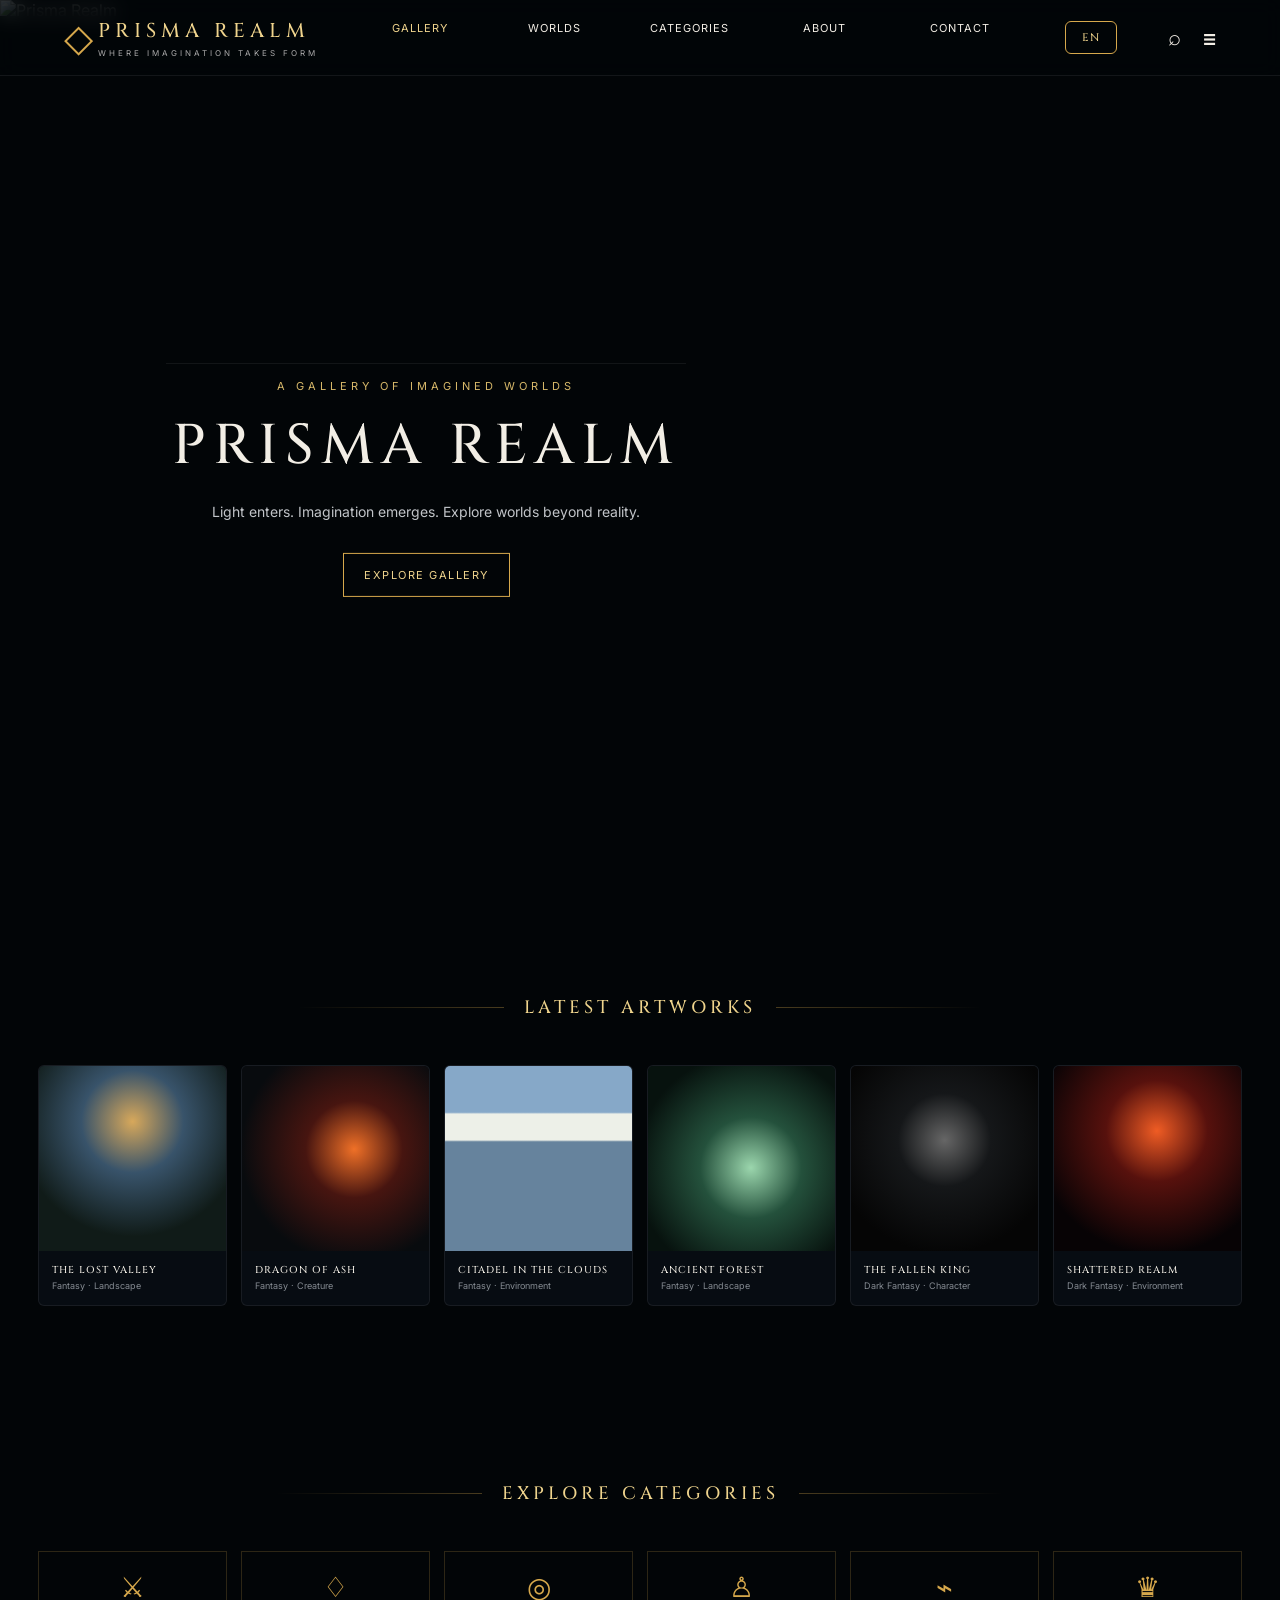
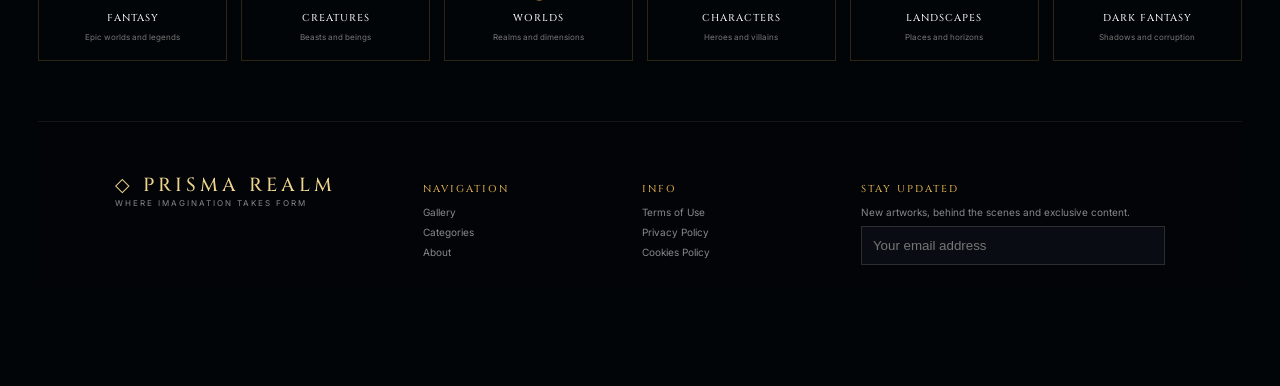
==== commit 6f61d0e1: "Aggiornamento completo sito Prisma Realm" ====
--- a/index.html
+++ b/index.html
@@ -1,310 +1,99 @@
 <!doctype html>
 <html lang="it">
-    <head>
-        <meta charset="utf-8">
-        <meta name="viewport" content="width=device-width,initial-scale=1">
-        <meta name="description" content="Prisma Realm — una galleria di mondi immaginati.">
-        <title>
-            Prisma Realm
-        </title>
-        <link rel="stylesheet" href="style.css">
-    </head>
-    <body>
-        <header>
-            <a class="brand" href="#home">
-                <span>
-                    ◇
-                </span>
-                <b>
-                    PRISMA REALM
-                </b>
-                <small>
-                    WHERE IMAGINATION TAKES FORM
-                </small>
-            </a>
-            <nav>
-                <a class="active" href="#home">
-                    Gallery
-                </a>
-                <a href="#worlds">
-                    Worlds
-                </a>
-                <a href="#categories">
-                    Categories
-                </a>
-                <a href="#about">
-                    About
-                </a>
-                <a href="#contact">
-                    Contact
-                </a>
-            </nav>
-            <div class="tools">
-                ⌕　☰
-            </div>
-        </header>
-        <section class="hero" id="home">
-            <div class="stars">
-            </div>
-            <div class="copy">
-                <div class="eyebrow">
-                    A GALLERY OF IMAGINED WORLDS
-                </div>
-                <h1>
-                    PRISMA REALM
-                </h1>
-                <div class="ornament">
-                </div>
-                <p>
-                    Light enters. Imagination emerges.
-                    <br>
-                    Explore worlds beyond reality.
-                </p>
-                <a class="cta" href="#worlds">
-                    EXPLORE GALLERY　→
-                </a>
-            </div>
-            <div class="stage">
-                <div class="beam in">
-                </div>
-                <div class="beam out">
-                </div>
-                <div class="glow">
-                </div>
-                <div class="prism">
-                    <div class="prism-3d">
-                        <div class="face front">
-                        </div>
-                        <div class="face back">
-                        </div>
-                        <div class="face left">
-                        </div>
-                        <div class="face right">
-                        </div>
-                        <div class="face top">
-                        </div>
-                        <div class="face bottom">
-                        </div>
-                    </div>
-                </div>
-                <div class="dots">
-                    ●
-                    <br>
-                    ○
-                    <br>
-                    ○
-                    <br>
-                    ○
-                </div>
-                <div class="scroll">
-                    SCROLL
-                    <br>
-                    ↓
-                </div>
-            </section>
-            <section class="section" id="worlds">
-                <div class="title">
-                    <i>
-                    </i>
-                    <h2>
-                        LATEST ARTWORKS
-                    </h2>
-                    <i>
-                    </i>
-                </div>
-                <div class="cards">
-                    <article>
-                        <div class="pic valley">
-                        </div>
-                        <b>
-                            THE LOST VALLEY
-                        </b>
-                        <small>
-                            Fantasy · Landscape
-                        </small>
-                    </article>
-                    <article>
-                        <div class="pic dragon">
-                        </div>
-                        <b>
-                            DRAGON OF ASH
-                        </b>
-                        <small>
-                            Fantasy · Creature
-                        </small>
-                    </article>
-                    <article>
-                        <div class="pic clouds">
-                        </div>
-                        <b>
-                            CITADEL IN THE CLOUDS
-                        </b>
-                        <small>
-                            Fantasy · Environment
-                        </small>
-                    </article>
-                    <article>
-                        <div class="pic forest">
-                        </div>
-                        <b>
-                            ANCIENT FOREST
-                        </b>
-                        <small>
-                            Fantasy · Landscape
-                        </small>
-                    </article>
-                    <article>
-                        <div class="pic king">
-                        </div>
-                        <b>
-                            THE FALLEN KING
-                        </b>
-                        <small>
-                            Dark Fantasy · Character
-                        </small>
-                    </article>
-                    <article>
-                        <div class="pic realm">
-                        </div>
-                        <b>
-                            SHATTERED REALM
-                        </b>
-                        <small>
-                            Dark Fantasy · Environment
-                        </small>
-                    </article>
-                </div>
-            </section>
-            <section class="section" id="categories">
-                <div class="title">
-                    <i>
-                    </i>
-                    <h2>
-                        EXPLORE CATEGORIES
-                    </h2>
-                    <i>
-                    </i>
-                </div>
-                <div class="cats">
-                    <a>
-                        ⚔
-                        <b>
-                            FANTASY
-                        </b>
-                        <small>
-                            Epic worlds and legends
-                        </small>
-                    </a>
-                    <a>
-                        ♢
-                        <b>
-                            CREATURES
-                        </b>
-                        <small>
-                            Beasts and beings
-                        </small>
-                    </a>
-                    <a>
-                        ◎
-                        <b>
-                            WORLDS
-                        </b>
-                        <small>
-                            Realms and dimensions
-                        </small>
-                    </a>
-                    <a>
-                        ♙
-                        <b>
-                            CHARACTERS
-                        </b>
-                        <small>
-                            Heroes and villains
-                        </small>
-                    </a>
-                    <a>
-                        ⌁
-                        <b>
-                            LANDSCAPES
-                        </b>
-                        <small>
-                            Places and horizons
-                        </small>
-                    </a>
-                    <a>
-                        ♛
-                        <b>
-                            DARK FANTASY
-                        </b>
-                        <small>
-                            Shadows and corruption
-                        </small>
-                    </a>
-                </div>
-            </section>
-            <section class="about" id="about">
-                <div>
-                    <div class="eyebrow">
-                        PRISMA REALM
-                    </div>
-                    <h2>
-                        WHERE IMAGINATION TAKES FORM
-                    </h2>
-                </div>
-                <p>
-                    A personal gallery of imagined worlds, creatures, characters and landscapes. Every image is a doorway into somewhere that does not yet exist.
-                </p>
-            </section>
-            <footer id="contact">
-                <div>
-                    <strong>
-                        ◇ PRISMA REALM
-                    </strong>
-                    <small>
-                        WHERE IMAGINATION TAKES FORM
-                    </small>
-                </div>
-                <div>
-                    <h3>
-                        NAVIGATION
-                    </h3>
-                    <a href="#worlds">
-                        Gallery
-                    </a>
-                    <a href="#categories">
-                        Categories
-                    </a>
-                    <a href="#about">
-                        About
-                    </a>
-                </div>
-                <div>
-                    <h3>
-                        INFO
-                    </h3>
-                    <a>
-                        Terms of Use
-                    </a>
-                    <a>
-                        Privacy Policy
-                    </a>
-                    <a>
-                        Cookies Policy
-                    </a>
-                </div>
-                <div>
-                    <h3>
-                        STAY UPDATED
-                    </h3>
-                    <p>
-                        New artworks, behind the scenes and exclusive content.
-                    </p>
-                    <input placeholder="Your email address">
-                </div>
-                <p class="copy">
-                    © 2026 Prisma Realm. All rights reserved.
-                </p>
-            </footer>
-            <img src="https://prismarealm.goatcounter.com/count?p=/" width="1" height="1" alt="">
-        </body>
-    </html>
+<head>
+<meta charset="utf-8">
+<meta name="viewport" content="width=device-width,initial-scale=1">
+<meta name="description" content="Prisma Realm — una galleria di mondi immaginati.">
+<title>Prisma Realm</title>
+<link rel="stylesheet" href="style.css">
+</head>
+<body>
+<header>
+<a class="brand" href="#home"><span>◇</span><b>PRISMA REALM</b><small>WHERE IMAGINATION TAKES FORM</small></a>
+<nav><a class="active" href="#home" data-i18n="gallery">Gallery</a><a href="worlds.html" data-i18n="worlds">Worlds</a><a href="#categories" data-i18n="categories">Categories</a><a href="#about" data-i18n="about">About</a><a href="#contact" data-i18n="contact">Contact</a><span class="language-switch">
+<button id="language-toggle" onclick="toggleLanguage()">EN</button></span></nav>
+<div class="tools">⌕　☰</div>
+</header>
+
+<section class="hero" id="home">
+
+<img class="prisma-hero" src="prisma-hero.png" alt="Prisma Realm">
+
+    <div class="copy">
+
+        <div class="eyebrow" data-i18n="heroEyebrow">
+            A GALLERY OF IMAGINED WORLDS
+        </div>
+
+        <h1 data-i18n="heroTitle">
+            PRISMA REALM
+        </h1>
+
+        <p data-i18n="heroText">
+            Light enters. Imagination emerges.<br>
+            Explore worlds beyond reality.
+        </p>
+
+        <a class="cta" href="#worlds" data-i18n="exploreGallery">
+            EXPLORE GALLERY →
+        </a>
+
+    </div>
+
+</section>
+
+<section class="section" id="worlds"><div class="title"><i></i><h2 data-i18n="latestArtworks">LATEST ARTWORKS</h2><i></i></div>
+<div class="cards">
+<article><div class="pic valley"></div><b data-i18n="lostValley">THE LOST VALLEY</b><small data-i18n="landscapeType">Fantasy · Landscape</small></article>
+<article><div class="pic dragon"></div><b data-i18n="dragonOfAsh">DRAGON OF ASH</b><small data-i18n="dragonType">Fantasy · Creature</small></article>
+<article><div class="pic clouds"></div><b data-i18n="citadelInClouds">CITADEL IN THE CLOUDS</b><small data-i18n="citadelType">Fantasy · Environment</small></article>
+<article><div class="pic forest"></div><b data-i18n="ancientForest">ANCIENT FOREST</b><small data-i18n="landscapeType">Fantasy · Landscape</small></article>
+<article><div class="pic king"></div><b data-i18n="fallenKing">THE FALLEN KING</b><small data-i18n="fallenKingType">Dark Fantasy · Character</small></article>
+<article><div class="pic realm"></div><b data-i18n="shatteredRealm">SHATTERED REALM</b><small data-i18n="shatteredRealmType">Dark Fantasy · Environment</small></article>
+</div></section>
+
+<section class="section" id="categories"><div class="title"><i></i><h2 data-i18n="exploreCategories">EXPLORE CATEGORIES</h2><i></i></div>
+<div class="cats">
+<a>⚔<b data-i18n="fantasy">FANTASY</b><small data-i18n="fantasyType">Epic worlds and legends</small></a>
+<a>♢<b data-i18n="creatures">CREATURES</b><small data-i18n="creaturesType">Beasts and beings</small></a>
+<a>◎<b data-i18n="worlds">WORLDS</b><small data-i18n="worldsType">Realms and dimensions</small></a>
+<a>♙<b data-i18n="characters">CHARACTERS</b><small data-i18n="charactersType">Heroes and villains</small></a>
+<a>⌁<b data-i18n="landscapes">LANDSCAPES</b><small data-i18n="landscapesType">Places and horizons</small></a>
+<a>♛<b data-i18n="darkFantasy">DARK FANTASY</b><small data-i18n="darkFantasyType">Shadows and corruption</small></a>
+</div>
+
+<footer id="contact">
+
+<div>
+<strong>◇ PRISMA REALM</strong>
+<small data-i18n="whereImaginationTakesForm">WHERE IMAGINATION TAKES FORM</small>
+</div>
+
+<div>
+<h3 data-i18n="navigation">NAVIGATION</h3>
+<a href="#worlds" data-i18n="gallery">Gallery</a>
+<a href="#categories" data-i18n="categories">Categories</a>
+<a href="#about" data-i18n="about">About</a>
+</div>
+
+<div>
+<h3 data-i18n="info">INFO</h3>
+<a data-i18n="termsOfUse">Terms of Use</a>
+<a data-i18n="privacyPolicy">Privacy Policy</a>
+<a data-i18n="cookiesPolicy">Cookies Policy</a>
+</div>
+
+<div>
+<h3 data-i18n="stayUpdated">STAY UPDATED</h3>
+<p data-i18n="newArtworks">New artworks, behind the scenes and exclusive content.</p>
+<input type="email" placeholder="Your email address">
+</div>
+
+<p class="copy">© 2026 Prisma Realm. All rights reserved.</p>
+
+</footer>
+<img src="https://prismarealm.goatcounter.com/count?p=/" width="1" height="1" alt="">
+
+<script src="language.js?v=2"></script>
+
+</body></html>
--- a/style.css
+++ b/style.css
@@ -1,508 +1,1455 @@
 @import url('https://fonts.googleapis.com/css2?family=Cinzel:wght@400;500;600&family=Inter:wght@300;400;500;600&display=swap');
 
+@font-face{
+    font-family:"Pinyon Script";
+    src:url("fonts/PinyonScript-Regular.ttf") format("truetype");
+    font-weight:400;
+    font-style:normal;
+
+
+
+}
 :root{
-  --bg:#030609;
-  --gold:#d6a84c;
-  --light:#f2eee5;
-  --muted:#9da2a9;
-  box-sizing:border-box;
+    --bg:#030609;
+    --gold:#d6a84c;
+    --light:#f2eee5;
+    --muted:#9da2a9;
 }
 
 *{
-  box-sizing:border-box;
+    box-sizing:border-box;
 }
 
 html{
-  scroll-behavior:smooth;
+    scroll-behavior:smooth;
 }
 
 body{
-  margin:0;
-  background:var(--bg);
-  color:var(--light);
-  font-family:Inter,Arial,sans-serif;
+    margin:0;
+    background:var(--bg);
+    color:var(--light);
+    font-family:Inter,Arial,sans-serif;
 }
 
 a{
-  color:inherit;
-  text-decoration:none;
-}
-
-/* HEADER */
+    color:inherit;
+    text-decoration:none;
+}
+
+/* =========================
+   HEADER
+   ========================= */
 
 header{
-  height:76px;
-  position:fixed;
-  z-index:20;
-  top:0;
-  left:0;
-  right:0;
-  display:flex;
-  align-items:center;
-  padding:0 5vw;
-  background:rgba(2,5,8,.82);
-  backdrop-filter:blur(10px);
-  border-bottom:1px solid rgba(255,255,255,.08);
+    height:76px;
+    position:fixed;
+    z-index:10;
+    top:0;
+    left:0;
+    right:0;
+    display:flex;
+    align-items:center;
+    padding:0 5vw;
+    background:rgba(2,5,8,.80);
+    backdrop-filter:blur(10px);
+    border-bottom:1px solid #ffffff12;
 }
 
 .brand{
-  display:grid;
-  grid-template-columns:34px auto;
-  align-items:center;
-  gap:10px;
-  color:var(--light);
-  letter-spacing:3px;
+    display:grid;
+    grid-template-columns:34px auto;
+    align-items:center;
 }
 
 .brand span{
-  width:18px;
-  height:18px;
-  border:2px solid var(--gold);
-  transform:rotate(45deg);
-  display:block;
+    grid-row:1/3;
+    color:var(--gold);
+    font:38px serif;
 }
 
 .brand b{
-  font:600 16px Cinzel,serif;
-  letter-spacing:4px;
+    font:500 20px Cinzel;
+    letter-spacing:5px;
+    color:#efd48d;
 }
 
 .brand small{
-  display:block;
-  grid-column:2;
-  margin-top:-7px;
-  font-size:7px;
-  letter-spacing:3px;
-  color:#777;
+    font-size:8px;
+    letter-spacing:3px;
+    color:#aaa;
 }
 
 nav{
-  margin-left:auto;
-  display:flex;
-  gap:32px;
-  align-items:center;
-}
-
-nav a{
-  font-size:10px;
-  letter-spacing:1.5px;
-  color:#ddd;
-}
-
-nav a.active{
-  color:var(--gold);
+    display:flex;
+    gap:35px;
+    margin:auto;
+    font-size:11px;
+    text-transform:uppercase;
+    letter-spacing:1px;
+}
+
+nav a:hover,
+nav .active{
+    color:#efd48d;
 }
 
 .tools{
-  margin-left:28px;
-  font-size:20px;
-}
-
-/* HERO */
+    font-size:22px;
+}
+
+/* =========================
+   HERO
+   ========================= */
 
 .hero{
-  height:100vh;
-  min-height:700px;
-  position:relative;
-  overflow:hidden;
-  display:flex;
-  align-items:center;
-  background:
-    radial-gradient(circle at 57% 47%,rgba(24,54,75,.25),transparent 24%),
-    radial-gradient(circle at 85% 40%,rgba(47,39,35,.18),transparent 26%),
-    #030609;
-}
-
-.hero:before{
-  content:"";
-  position:absolute;
-  inset:0;
-  background:
-    linear-gradient(90deg,transparent 6%,rgba(255,255,255,.025) 50%,transparent 94%),
-    repeating-linear-gradient(
-      0deg,
-      transparent 0,
-      transparent 78px,
-      rgba(255,255,255,.018) 79px
-    );
-  pointer-events:none;
-}
+    height:100vh;
+    min-height:700px;
+    position:relative;
+    overflow:hidden;
+    display:flex;
+    align-items:center;
+    background:transparent;
+}
+
+
+
+
+.stars{
+    position:absolute;
+    inset:0;
+    opacity:.30;
+    background-image:radial-gradient(#fff 1px,transparent 1px);
+    background-size:150px 150px;
+}
+
+.hero::after{
+    content:"";
+    position:absolute;
+    left:0;
+    right:0;
+    bottom:0;
+    height:180px;
+    background:linear-gradient(to bottom, transparent, #020507);
+    pointer-events:none;
+    z-index:5;
+}
+
+
+/* =========================
+   HERO TEXT
+   ========================= */
 
 .copy{
-  position:relative;
-  z-index:8;
-  margin-left:10vw;
-  width:42%;
-  margin-top:20px;
+    position:relative;
+    z-index:4;
+    margin-left:6vw;
+    width:45%;
+    margin-top:30px;
 }
 
 .eyebrow{
-  font-size:11px;
-  letter-spacing:5px;
-  color:#ddd;
+    font-size:11px;
+    letter-spacing:4px;
+    color:#ddd;
 }
 
 .copy h1{
-  font:500 clamp(42px,5.5vw,82px) Cinzel,serif;
-  margin:15px 0;
-  letter-spacing:7px;
-  white-space:nowrap;
+    font:500 clamp(42px,5.5vw,82px) Cinzel;
+    margin:15px 0;
+    letter-spacing:7px;
+}
+
+.ornament{
+    width:180px;
+    border-top:1px solid var(--gold);
+    margin:22px 0;
 }
 
 .copy p{
-  color:#bbb;
-  font-size:13px;
-  line-height:1.8;
-  margin:0 0 25px;
-}
-
-.ornament{
-  width:180px;
-  border-top:1px solid var(--gold);
-  margin:30px 0 18px;
+    color:#c1c4c8;
+    line-height:1.8;
+    font-size:14px;
 }
 
 .cta{
-  display:inline-block;
-  border:1px solid var(--gold);
-  padding:15px 22px;
-  color:var(--gold);
-  font-size:10px;
-  letter-spacing:1.8px;
-  transition:.25s;
+    display:inline-block;
+    margin-top:15px;
+    border:1px solid var(--gold);
+    padding:14px 20px;
+    color:#efd48d;
+    font-size:11px;
+    letter-spacing:1.5px;
 }
 
 .cta:hover{
-  background:rgba(214,168,76,.08);
-}
-
-/* PRISM + LIGHT */
+    background:rgba(214,168,76,.08);
+}
+
+/* =========================
+   HERO STAGE
+   ========================= */
 
 .stage{
-  position:absolute;
-  inset:0;
-  z-index:4;
-  pointer-events:none;
-}
+    position:absolute;
+    inset:0;
+    z-index:3;
+}
+
+/* SVG PRISM
+   Compatible with the current index.html */
 
 .prism{
-  position:absolute;
-  left:50%;
-  top:50%;
-  width:190px;
-  height:410px;
-  transform:translate(-50%,-50%);
-  perspective:900px;
-  z-index:5;
-}
-
-.prism-3d .face{
-    position:absolute;
+    position:absolute;
+    left:58%;
+    top:50%;
+    width:190px;
+    height:410px;
+    transform:translate(-50%,-50%);
+    perspective:900px;
+    z-index:5;
+    filter:drop-shadow(0 0 22px rgba(189,239,255,.47));
+}
+
+.prism-3d{
+    position:relative;
     width:100%;
     height:100%;
+    transform-style:preserve-3d;
+    animation:prismRotate 18s linear infinite;
+}
+
+.prism-3d .side{
+    position:absolute;
+    left:40px;
+    top:0;
+    width:110px;
+    height:100%;
     border:2px solid rgba(235,250,255,.8);
-    background:linear-gradient(
-        135deg,
-        rgba(255,255,255,.32),
-        rgba(130,220,255,.08),
-        rgba(180,130,255,.16),
-        rgba(255,255,255,.25)
-    );
-    clip-path:polygon(
-        50% 0%,
-        100% 17%,
-        100% 83%,
-        50% 100%,
-        0% 83%,
-        0% 17%
+   background:linear-gradient(
+    135deg,
+    rgba(255,255,255,.42),
+    rgba(100,190,255,.20),
+    rgba(180,130,255,.25),
+    rgba(255,255,255,.34)
+);
     );
     box-shadow:inset 0 0 25px rgba(220,245,255,.18);
     backface-visibility:visible;
 }
 
-.prism-3d .front{
-    transform:translateZ(55px);
-}
-
-.prism-3d .back{
-    transform:rotateY(180deg) translateZ(55px);
-}
-
-.prism-3d .left{
-    transform:rotateY(-60deg) translateZ(55px);
-}
-
-.prism-3d .right{
-    transform:rotateY(60deg) translateZ(55px);
-}
-
-.prism-3d .top,
-.prism-3d .bottom{
-    display:none;
-}
-
-@keyframes prismSpin{
-  from{
-    transform:rotateY(0deg);
-  }
-  to{
-    transform:rotateY(360deg);
-  }
-}
-/* HERO DETAILS */
+.s1{transform:rotateY(0deg) translateZ(95px);}
+.s2{transform:rotateY(60deg) translateZ(95px);}
+.s3{transform:rotateY(120deg) translateZ(95px);}
+.s4{transform:rotateY(180deg) translateZ(95px);}
+.s5{transform:rotateY(240deg) translateZ(95px);}
+.s6{transform:rotateY(300deg) translateZ(95px);}
+
+@keyframes prismRotate{
+    from{
+        transform:rotateY(0deg);
+    }
+    to{
+        transform:rotateY(360deg);
+    }
+}
+
+/* =========================
+   PRISM LIGHT
+   ========================= */
+
+.glow{
+    position:absolute;
+    left:62%;
+    top:50%;
+    width:280px;
+    height:480px;
+    transform:translate(-50%,-50%);
+    background:radial-gradient(
+        ellipse,
+        rgba(184,234,255,.20),
+        transparent 68%
+    );
+    filter:blur(25px);
+    z-index:-1;
+}
+.prism-flare{
+    position:absolute;
+    left:58%;
+    top:50%;
+    width:120px;
+    height:120px;
+    transform:translate(-50%,-50%);
+    border-radius:50%;
+    background:radial-gradient(
+        circle,
+        #ffffff 0%,
+        rgba(255,255,255,1) 10%,
+        rgba(245,252,255,.95) 22%,
+        rgba(220,245,255,.55) 42%,
+        rgba(180,220,255,.20) 62%,
+        transparent 78%
+    );
+    filter:blur(12px);
+    z-index:6;
+}
+
+.beam{
+    position:absolute;
+    top:50%;
+    transform:translateY(-50%);
+    pointer-events:none;
+}
+
+.in{
+    left:-5%;
+    width:63%;
+    height:18px;
+    top:50%;
+    transform:translateY(-50%);
+
+    clip-path:polygon(
+        0 32%,
+        94% 32%,
+        100% 50%,
+        94% 68%,
+        0 68%
+    );
+
+background:linear-gradient(
+    90deg,
+    rgba(255,255,255,.45) 0%,
+    rgba(255,255,255,.65) 40%,
+    rgba(255,255,255,.85) 75%,
+    #ffffff 100%
+);
+    );
+
+    box-shadow:
+        0 0 8px rgba(255,255,255,.95),
+        0 0 22px rgba(220,240,255,.75),
+        0 0 45px rgba(180,220,255,.35);
+
+    filter:blur(.4px);
+    z-index:1;
+}
+
+.out{
+transform:translateY(-50%) rotate(10deg);
+transform-origin:left center;
+    left:58%;
+    width:38%;
+    height:14px;
+    background:linear-gradient(
+        90deg,
+        #fff,
+        #ffe36e,
+        #ff6b9b,
+        #a78cff,
+        #5bd7ff,
+        #b6ffd9
+    );
+
+   clip-path:polygon(
+    0 50%,
+    8% 25%,
+    100% 25%,
+    100% 75%,
+    8% 75%
+);
+    );
+    filter:blur(1px);
+    opacity:.85;
+}
+
+/* =========================
+   HERO CONTROLS
+   ========================= */
 
 .dots{
-  position:absolute;
-  z-index:7;
-  right:2vw;
-  top:46%;
-  color:#777;
-  font-size:12px;
-  line-height:22px;
+    position:absolute;
+    z-index:6;
+    right:2vw;
+    top:46%;
+    line-height:22px;
+    color:#777;
+    font-size:12px;
+}
+
+.dots:first-letter{
+    color:var(--gold);
 }
 
 .scroll{
-  position:absolute;
-  z-index:8;
-  left:2vw;
-  bottom:35px;
-  font-size:8px;
-  letter-spacing:2px;
-  color:#aaa;
-}
-
-/* SECTIONS */
+    position:absolute;
+    z-index:6;
+    left:2vw;
+    bottom:35px;
+    font-size:8px;
+    letter-spacing:2px;
+    text-align:center;
+    color:#aaa;
+}
+
+/* =========================
+   SECTIONS
+   ========================= */
 
 .section{
-  padding:90px 3vw;
-  background:#030609;
+    padding:80px 3vw;
+    background:linear-gradient(#030609,#050a10);
 }
 
 .title{
-  display:flex;
-  align-items:center;
-  justify-content:center;
-  gap:20px;
-  margin-bottom:30px;
+    display:flex;
+    align-items:center;
+    justify-content:center;
+    gap:20px;
+    margin-bottom:30px;
 }
 
 .title i{
-  width:180px;
-  height:1px;
-  background:rgba(214,168,76,.35);
-}
-
-.title h2{
-  font:500 18px Cinzel,serif;
-  letter-spacing:4px;
-  color:var(--gold);
-  white-space:nowrap;
-}
-
-/* ARTWORK CARDS */
+    height:1px;
+    width:17%;
+    background:linear-gradient(
+        90deg,
+        transparent,
+        #d6a84c55
+    );
+}
+
+.title i:last-child{
+    background:linear-gradient(
+        90deg,
+        #d6a84c55,
+        transparent
+    );
+}
+
+h2{
+    font:500 18px Cinzel;
+    letter-spacing:4px;
+    color:#efd48d;
+    white-space:nowrap;
+}
+
+/* =========================
+   GALLERY CARDS
+   ========================= */
 
 .cards{
-  display:grid;
-  grid-template-columns:repeat(6,1fr);
-  gap:14px;
+    display:grid;
+    grid-template-columns:repeat(6,1fr);
+    gap:14px;
 }
 
 .cards article{
-  background:#070c12;
-  border:1px solid rgba(255,255,255,.08);
-  border-radius:6px;
-  overflow:hidden;
-  transition:.25s;
+    background:#070c12;
+    border:1px solid #fff1;
+    border-radius:6px;
+    overflow:hidden;
+    transition:.25s;
 }
 
 .cards article:hover{
-  transform:translateY(-5px);
-  border-color:var(--gold);
+    transform:translateY(-5px);
+    border-color:#d6a84c;
 }
 
 .pic{
-  height:185px;
-  background:
-    radial-gradient(circle at 50% 50%,rgba(255,255,255,.3),transparent 35%),
-    #101820;
-}
-
-.cards article:nth-child(1) .pic{
-  background:radial-gradient(circle at 50% 40%,#dba44b,#17313c 25%,#07120f 70%);
-}
-
-.cards article:nth-child(2) .pic{
-  background:radial-gradient(circle at 50% 45%,#e87531,#35100b 30%,#120607 72%);
-}
-
-.cards article:nth-child(3) .pic{
-  background:linear-gradient(#91b7d9 0 24%,#f4f3ea 24% 35%,#718eaa 35%);
-}
-
-.cards article:nth-child(4) .pic{
-  background:radial-gradient(circle at 50% 50%,#9fe1b2,#17422f 30%,#06130d 72%);
-}
-
-.cards article:nth-child(5) .pic{
-  background:radial-gradient(circle at 50% 45%,#777,#202326 25%,#090a0b 70%);
-}
-
-.cards article:nth-child(6) .pic{
-  background:radial-gradient(circle at 50% 45%,#ef5b2d,#53130d 30%,#160607 72%);
-}
-
-.cards article h3{
-  font:500 11px Cinzel,serif;
-  letter-spacing:1px;
-  margin:12px;
-}
-
-.cards article p{
-  margin:0 12px 12px;
-  font-size:8px;
-  color:#777;
-}
-
-/* CATEGORIES */
+    height:185px;
+    background:
+        radial-gradient(
+            circle at 50% 30%,
+            #d7a85b,
+            #38536a 32%,
+            #101b18 72%
+        );
+}
+
+.dragon{
+    background:
+        radial-gradient(
+            circle at 60% 45%,
+            #ef7027,
+            #471510 32%,
+            #080b0e 75%
+        );
+}
+
+.clouds{
+    background:
+        linear-gradient(
+            #86a8c8 0 25%,
+            #edf0e8 26% 40%,
+            #66839d 41%
+        );
+}
+
+.forest{
+    background:
+        radial-gradient(
+            circle at 55% 55%,
+            #9bd6ad,
+            #24513c 35%,
+            #07120e 80%
+        );
+}
+
+.king{
+    background:
+        radial-gradient(
+            circle at 50% 40%,
+            #666,
+            #151719 32%,
+            #050505 78%
+        );
+}
+
+.realm{
+    background:
+        radial-gradient(
+            circle at 55% 35%,
+            #ef5c24,
+            #57110d 32%,
+            #070305 78%
+        );
+}
+
+.cards b{
+    display:block;
+    font:500 10px Cinzel;
+    letter-spacing:1px;
+    padding:12px 13px 3px;
+}
+
+.cards small{
+    display:block;
+    color:#858b92;
+    font-size:9px;
+    padding:0 13px 14px;
+}
+
+/* =========================
+   CATEGORIES
+   ========================= */
 
 .cats{
-  display:grid;
-  grid-template-columns:repeat(6,1fr);
-  gap:14px;
-}
-
-.cat{
-  min-height:110px;
-  border:1px solid rgba(214,168,76,.25);
-  display:flex;
-  flex-direction:column;
-  align-items:center;
-  justify-content:center;
-  gap:7px;
-  text-align:center;
-  transition:.25s;
-}
-
-.cat:hover{
-  border-color:var(--gold);
-  background:rgba(214,168,76,.03);
-}
-
-.cat b{
-  font:500 10px Cinzel,serif;
-  color:#ddd;
-}
-
-.cat span{
-  font-size:8px;
-  color:#777;
-}
-
-/* FOOTER */
+    display:grid;
+    grid-template-columns:repeat(6,1fr);
+    gap:14px;
+    margin-bottom:60px;
+}
+
+.cats a{
+    min-height:110px;
+    border:1px solid #d6a84c33;
+    display:flex;
+    flex-direction:column;
+    align-items:center;
+    justify-content:center;
+    gap:7px;
+    color:#d6a84c;
+    font-size:28px;
+}
+
+.cats b{
+    font:500 10px Cinzel;
+    color:#eee;
+    letter-spacing:1px;
+}
+
+.cats small{
+    font-size:8px;
+    color:#777;
+}
+
+/* =========================
+   ABOUT
+   ========================= */
+
+.about{
+    padding:90px 10vw;
+    display:flex;
+    gap:10vw;
+    align-items:center;
+    background:#030609;
+}
+
+.about h2{
+    font-size:29px;
+}
+
+.about p{
+    max-width:550px;
+    color:#9da2a9;
+    line-height:1.8;
+    font-size:13px;
+}
+
+/* =========================
+   FOOTER
+   ========================= */
 
 footer{
-  padding:70px 10vw 20px;
-  border-top:1px solid rgba(255,255,255,.06);
-  background:#020507;
-}
-
-footer .footer-grid{
-  display:grid;
-  grid-template-columns:1.5fr 1fr 1fr 1.5fr;
-  gap:60px;
+    display:grid;
+    grid-template-columns:1.5fr 1fr 1fr 1.7fr;
+    gap:40px;
+    padding:50px 6vw 20px;
+    border-top:1px solid #fff1;
+    background:#020407;
+}
+
+footer strong{
+    font:500 19px Cinzel;
+    color:#efd48d;
+    letter-spacing:4px;
+}
+
+footer small{
+    display:block;
+    font-size:8px;
+    letter-spacing:2px;
+    color:#888;
 }
 
 footer h3{
-  font:500 20px Cinzel,serif;
-  letter-spacing:3px;
-  color:var(--gold);
-}
-
-footer h4{
-  font:500 9px Cinzel,serif;
-  color:var(--gold);
-  letter-spacing:2px;
-}
-
-footer p,
-footer a{
-  font-size:9px;
-  line-height:1.8;
-  color:#777;
+    font:500 10px Cinzel;
+    color:var(--gold);
+    letter-spacing:2px;
+}
+
+footer a,
+footer p{
+    display:block;
+    font-size:10px;
+    color:#888;
+    margin:8px 0;
 }
 
 footer input{
-  width:100%;
-  padding:12px;
-  background:#070c12;
-  border:1px solid rgba(255,255,255,.1);
-  color:#ddd;
-}
+    width:100%;
+    padding:11px;
+    background:#090d13;
+    border:1px solid #fff2;
+    color:#ddd;
+}
+
+.copy{
+    grid-column:1/-1;
+    border-top:1px solid #fff1;
+    padding-top:15px;
+    text-align:center;
+}
+
+/* =========================
+   TABLET
+   ========================= */
 
 @media(max-width:900px){
-  nav{
-    gap:12px;
-  }
-
-  .cards{
+
+    nav{
+        gap:12px;
+    }
+
+    .cards{
+        grid-template-columns:repeat(3,1fr);
+    }
+
+    .cats{
+        grid-template-columns:repeat(3,1fr);
+    }
+
+    .prism{
+        left:68%;
+    }
+
+    .glow{
+        left:68%;
+    }
+
+    .out{
+        left:68%;
+        width:30%;
+    }
+}
+
+/* =========================
+   MOBILE
+   ========================= */
+
+@media(max-width:600px){
+
+    nav{
+        display:none;
+    }
+
+    .hero{
+        min-height:680px;
+    }
+
+    .copy{
+        width:90%;
+        margin-left:25px;
+        align-self:flex-end;
+        margin-bottom:80px;
+    }
+
+    .copy h1{
+        font-size:42px;
+        letter-spacing:4px;
+    }
+
+    .prism{
+        left:68%;
+        top:37%;
+        width:190px;
+    }
+
+    .glow{
+        left:68%;
+        top:37%;
+    }
+
+    .in{
+        width:67%;
+    }
+
+    .out{
+        left:68%;
+        width:28%;
+    }
+
+    .cards{
+        grid-template-columns:repeat(2,1fr);
+    }
+
+    .cats{
+        grid-template-columns:repeat(2,1fr);
+    }
+
+    .about{
+        display:block;
+        padding:60px 25px;
+    }
+
+    footer{
+        grid-template-columns:1fr 1fr;
+        padding:40px 25px 20px;
+    }
+}
+
+.prism-sequence{
+    position:absolute;
+    left:58%;
+    top:50%;
+    width:450px;
+    transform:translate(-50%,-50%);
+    z-index:5;
+}
+
+.prism-sequence img{
+    display:block;
+    width:100%;
+    height:auto;
+    mix-blend-mode:screen;
+}
+
+.prism-sequence img:nth-child(2){
+    position:absolute;
+    left:0;
+    top:0;
+    width:450px;
+    animation:prismFrames 2s steps(1,end) infinite;
+}
+
+@keyframes prismFrames{
+    0%{
+        opacity:0;
+    }
+
+    50%{
+        opacity:1;
+    }
+
+    100%{
+        opacity:0;
+    }
+}
+
+@keyframes prismImageRotate{
+    0%{
+        transform:translate(-50%,-50%) perspective(900px) rotateY(-25deg) scaleX(.92);
+    }
+
+    25%{
+        transform:translate(-50%,-50%) perspective(900px) rotateY(0deg) scaleX(1);
+    }
+
+    50%{
+        transform:translate(-50%,-50%) perspective(900px) rotateY(25deg) scaleX(.92);
+    }
+
+    75%{
+        transform:translate(-50%,-50%) perspective(900px) rotateY(0deg) scaleX(1);
+    }
+
+    100%{
+        transform:translate(-50%,-50%) perspective(900px) rotateY(-25deg) scaleX(.92);
+
+    }
+}
+
+.copy,
+.stage,
+.stars,
+.hero:after{
+    display:none !important;
+}
+
+nav a{
+    display:inline-block;
+    width:100px;
+    text-align:center;
+}
+
+/* WORLDS PAGE */
+
+.worlds-page{
+    min-height:100vh;
+    padding:140px 7% 80px;
+    background:rgba(0,0,0,.45);
+}
+
+.page-intro{
+    max-width:800px;
+    margin:0 auto 70px;
+    text-align:center;
+}
+
+.page-intro .eyebrow{
+    letter-spacing:4px;
+    font-size:12px;
+    color:#d8b86a;
+    margin-bottom:18px;
+}
+
+.page-intro h1{
+    font-size:64px;
+    letter-spacing:8px;
+    margin:0 0 20px;
+}
+
+.page-intro p{
+    color:#ffffff;
+    line-height:1.7;
+}
+
+.world-grid{
+    max-width:1400px;
+    margin:auto;
+    display:grid;
     grid-template-columns:repeat(3,1fr);
-  }
-
-  .cats{
-    grid-template-columns:repeat(3,1fr);
-  }
-
-  .copy{
-    width:55%;
-    margin-left:6vw;
-  }
-
-  .prism{
-    left:62%;
-  }
-}
-
-@media(max-width:600px){
-  nav{
-    display:none;
-  }
-
-  .hero{
-    min-height:680px;
-  }
-
-  .copy{
-    width:90%;
-    margin-left:25px;
-    align-self:flex-end;
-    margin-bottom:80px;
-  }
-
-  .copy h1{
-    font-size:42px;
-    white-space:normal;
-  }
-
-  .prism{
-    left:68%;
-    top:37%;
-    width:125px;
-  }
-
-  .beam{
+    gap:28px;
+}
+.card-unit:nth-child(-n+3){
+    transform:translateY(-30px);
+}
+
+.card-unit h2{
+    text-align:center;
+}
+.card-scroll{
+    width:78%;
+    min-height:230px;
+    margin:12px auto 0;
+    padding:18px 55px;
+    position:relative;
+    display:flex;
+    align-items:center;
+    justify-content:center;
+    text-align:center;
+
+    background-image:url("pergamena.png");
+    background-size:100% 100%;
+    background-position:center;
+    background-repeat:no-repeat;
+
+    border:none;
+    box-shadow:none;
+}
+
+.card-scroll p{
+    margin:0;
+    color:#241b0e;
+    font-family:"Pinyon Script", cursive;
+    font-size:11.5px;
+    font-weight:400;
+    font-style:normal;
+    line-height:1.3;
+    letter-spacing:.2px;
+}
+.world-card{
+    width:84%;
+    margin-left:auto;
+    margin-right:auto;
+    min-height:200px;
+    border:1px solid rgba(255,255,255,.15);
+    background:rgba(10,10,14,.8);
+    overflow:hidden;
+    position:relative;
+}
+.world-image{
     width:100%;
-  }
-
-  .cards{
-    grid-template-columns:repeat(2,1fr);
-  }
-
-  .cats{
-    grid-template-columns:repeat(2,1fr);
-  }
-
-  footer .footer-grid{
-    grid-template-columns:1fr;
-    gap:25px;
-  }
-}
+    height:250px;
+    display:block;
+    object-fit:contain;
+    background:
+        radial-gradient(circle at center,rgba(150,120,80,.35),transparent 65%);
+}
+
+.world-info{
+    padding:20px 24px;
+    position:relative;
+    margin-top:-55px;
+}
+
+.world-info h2{
+    font-size:20px;
+    letter-spacing:2px;
+    margin:0 0 8px;
+}
+
+.world-info p{
+    color:#ffffff;
+}
+
+.world-card:hover{
+    border-color:#f0c75e;
+    box-shadow:
+        0 0 20px rgba(240,199,94,.85),
+        0 0 45px rgba(240,199,94,.65),
+        0 0 80px rgba(240,199,94,.35);
+    transform:translateY(-8px) scale(1.02);
+    transition:.3s ease;
+    cursor:pointer;
+}
+
+.language-switch{
+    margin-left:20px;
+    white-space:nowrap;
+}
+
+.language-switch button{
+    min-width:52px;
+    padding:8px 14px;
+    background:transparent;
+    border:1px solid #d6a84c;
+    border-radius:6px;
+    color:#efd48d;
+    cursor:pointer;
+    font:500 11px Cinzel;
+    letter-spacing:1px;
+    transition:.2s ease;
+}
+
+.language-switch button:hover{
+    background:#d6a84c;
+    color:#020407;
+}
+
+.worlds-body{
+    background-image:none !important;
+    background:#020507 !important;
+}
+
+body.arda-body{
+    background-color:#020507;
+    background-image:url("arda-stars.png");
+    background-size:cover;
+    background-position:center top;
+    background-repeat:no-repeat;
+    background-attachment:fixed;
+}
+
+.arda-hero{
+    width:100vw;
+    margin-left:calc(50% - 50vw);
+    display:block;
+
+    -webkit-mask-image:
+        linear-gradient(
+            to bottom,
+            black 0%,
+            black 75%,
+            transparent 100%
+        ),
+        linear-gradient(
+            to right,
+            transparent 0%,
+            black 7%,
+            black 93%,
+            transparent 100%
+        );
+
+    -webkit-mask-composite: intersect;
+
+    mask-image:
+        linear-gradient(
+            to bottom,
+            black 0%,
+            black 75%,
+            transparent 100%
+        ),
+        linear-gradient(
+            to right,
+            transparent 0%,
+            black 7%,
+            black 93%,
+            transparent 100%
+        );
+
+    mask-composite: intersect;
+}
+
+html:not(.language-ready) body{
+    visibility:hidden;
+}
+.hero{
+    position:relative;
+    min-height:760px;
+    background:transparent;
+    overflow:hidden;
+}
+
+
+
+
+.hero .copy{
+    position:relative;
+    z-index:2;
+}
+
+.hero .copy{
+    display:block !important;
+    position:absolute;
+    left:7%;
+    top:50%;
+    transform:translateY(-50%);
+    z-index:10;
+    max-width:520px;
+}
+.hero .copy h1{
+    white-space:nowrap;
+}
+.hero .copy h1{
+    white-space:nowrap;
+    font-size:56px;
+}
+
+.hero .copy .eyebrow{
+    color:#d8b96a;
+}
+
+body:not(.worlds-body):not(.arda-body):not(.first-age-page){
+    background-color:#020507;
+    background-image:url("arda-stars.png");
+    background-size:auto 100vh;
+    background-position:center top;
+    background-repeat:repeat;
+    background-attachment:fixed;
+}
+
+.section{
+    padding:80px 3vw;
+    background:transparent;
+}
+
+
+
+.prisma-hero{
+    position:absolute;
+    inset:0;
+    width:100%;
+    height:100%;
+    object-fit:cover;
+    display:block;
+
+   -webkit-mask-image:linear-gradient(
+    to bottom,
+    black 0%,
+    black 45%,
+    rgba(0,0,0,.7) 60%,
+    rgba(0,0,0,.3) 75%,
+    transparent 90%
+);
+
+mask-image:linear-gradient(
+    to bottom,
+    black 0%,
+    black 45%,
+    rgba(0,0,0,.7) 60%,
+    rgba(0,0,0,.3) 75%,
+    transparent 90%
+);
+}
+
+.arda-hero-wrap{
+    position:relative;
+}
+
+.arda-hero-title{
+    position:absolute;
+    left:0;
+    right:0;
+    top:35%;
+    transform:translateY(-50%);
+    text-align:center;
+    z-index:5;
+}
+
+.arda-hero-title .eyebrow{
+    display:inline-block;
+    margin-bottom:24px;
+    padding:6px 18px;
+    color:#e3c46a !important;
+    font-size:14px !important;
+    letter-spacing:6px;
+    text-shadow:0 2px 8px #000;
+   
+}
+
+.arda-hero-title h1{
+    margin:0 !important;
+    font-family:Cinzel, serif !important;
+    font-size:175px !important;
+    font-weight:500 !important;
+    letter-spacing:14px !important;
+
+    background:linear-gradient(
+        to bottom,
+        #fff1a8 0%,
+        #d8a83e 35%,
+        #fff0a0 55%,
+        #b77a18 100%
+    );
+
+    -webkit-background-clip:text;
+    background-clip:text;
+    -webkit-text-fill-color:transparent;
+}
+
+@font-face{
+    font-family:"Pinyon Script";
+    src:url("./fonts/PinyonScript-Regular.ttf") format("truetype");
+    font-weight:400;
+    font-style:normal;
+}
+
+.card-scroll p{
+    margin:0;
+    color:#241b0e;
+    font-family:"Pinyon Script", cursive;
+    font-size:18px;
+    font-weight:400;
+    font-style:normal;
+    line-height:1.25;
+    letter-spacing:.2px;
+    -webkit-text-stroke:0.25px #241b0e;
+}
+
+/* =========================================
+   FIRST AGE — HERO
+   ========================================= */
+
+.first-age-hero{
+    position:relative;
+    width:100vw;
+    height:78vh;
+    margin-left:calc(50% - 50vw);
+    overflow:visible;
+}
+
+.first-age-hero-image{
+    width:100%;
+    height:100%;
+    display:block;
+    object-fit:cover;
+    object-position:center center;
+
+    -webkit-mask-image:linear-gradient(
+        to bottom,
+        #000 50%,
+        rgba(0,0,0,.95) 62%,
+        rgba(0,0,0,.75) 72%,
+        rgba(0,0,0,.45) 82%,
+        rgba(0,0,0,.18) 92%,
+        transparent 100%
+    );
+
+    mask-image:linear-gradient(
+        to bottom,
+        #000 50%,
+        rgba(0,0,0,.95) 62%,
+        rgba(0,0,0,.75) 72%,
+        rgba(0,0,0,.45) 82%,
+        rgba(0,0,0,.18) 92%,
+        transparent 100%
+    );
+}
+
+
+/* =========================================
+   FIRST AGE — TITLE
+   ========================================= */
+
+.first-age-hero-overlay{
+    position:absolute;
+    left:0;
+    right:0;
+    top:100%;
+    margin-top:-170px;
+    height:260px;
+
+    display:flex;
+    flex-direction:column;
+    align-items:center;
+    justify-content:center;
+
+    text-align:center;
+    background:transparent;
+    z-index:5;
+}
+
+.first-age-hero-overlay h1{
+    margin:0;
+    color:#f0d58a;
+    font-family:Cinzel, serif;
+    font-size:clamp(38px,5vw,72px);
+    font-weight:500;
+    letter-spacing:7px;
+
+    text-shadow:
+        0 0 12px rgba(240,213,138,.35),
+        0 3px 20px rgba(0,0,0,.9);
+}
+
+.first-age-hero-overlay p{
+    margin:18px 0 0;
+    color:rgba(255,255,255,.78);
+    font-family:Cinzel, serif;
+    font-size:14px;
+    letter-spacing:2px;
+
+    text-shadow:0 2px 10px rgba(0,0,0,.9);
+}
+
+
+/* =========================================
+   FIRST AGE — BODY
+   ========================================= */
+
+.first-age-body{
+    position:relative;
+    min-height:1200px;
+
+    margin-top:-170px;
+    padding-top:260px;
+
+    background:
+        url("first-age-body.png")
+        center top / cover no-repeat;
+
+    -webkit-mask-image:linear-gradient(
+        to bottom,
+        transparent 0,
+        rgba(0,0,0,.15) 60px,
+        rgba(0,0,0,.4) 120px,
+        rgba(0,0,0,.7) 190px,
+        #000 280px
+    );
+
+    mask-image:linear-gradient(
+        to bottom,
+        transparent 0,
+        rgba(0,0,0,.15) 60px,
+        rgba(0,0,0,.4) 120px,
+        rgba(0,0,0,.7) 190px,
+        #000 280px
+    );
+}
+
+/* =========================================
+   FIRST AGE — GALLERY
+   ========================================= */
+
+.first-age-gallery{
+    width: min(1400px, 92vw);
+    margin: 0 auto;
+    padding: 80px 0 120px;
+
+    display: grid;
+    grid-template-columns: repeat(4, 1fr);
+    gap: 70px 28px;
+}
+
+.first-age-card{
+    min-width: 0;
+}
+
+.first-age-card img{
+    width: 100%;
+    aspect-ratio: 16 / 9;
+    display: block;
+
+    object-fit: cover;
+    cursor: pointer;
+}
+
+.first-age-plaque{
+    margin-top: 14px;
+    padding: 15px 28px 16px;
+    height: 150px;
+    box-sizing: border-box;
+    position: relative;
+
+    background-image: url("Targa/Targa.png");
+    background-size: 110% auto;
+    background-position: center;
+
+    color: #e5e0d5;
+}
+
+.first-age-plaque h3{
+    margin: 0 0 6px;
+    font-family: 'Cinzel', serif;
+    font-size: 1rem;
+    font-weight: 700;
+    letter-spacing: .06em;
+    color: #000 !important;
+
+    text-shadow:
+        1px 1px 0 rgba(255,255,255,.45),
+        -1px -1px 0 rgba(0,0,0,.65),
+        0 2px 2px rgba(0,0,0,.45);
+}
+
+.first-age-plaque p{
+    margin: 0;
+    font-family: 'Cinzel', serif;
+    font-size: .72rem;
+    font-weight: 500;
+    line-height: 1.35;
+    color: #c8bda8 !important;
+
+    text-shadow:
+        1px 1px 0 rgba(255,255,255,.4),
+        -1px -1px 0 rgba(0,0,0,.6),
+        0 1px 2px rgba(0,0,0,.4);
+}
+
+.first-age-plaque h3{
+    margin: 0 0 9px;
+    font-size: 1rem;
+    letter-spacing: .08em;
+    text-transform: uppercase;
+    color: #f0ece3;
+}
+
+.first-age-plaque p{
+    margin: 0;
+    font-size: .9rem;
+    line-height: 1.55;
+    color: #d4d0c7;
+}
+
+.first-age-plaque h3{
+    margin: 0 0 9px;
+
+    font-size: 1rem;
+    letter-spacing: .08em;
+    text-transform: uppercase;
+
+    color: #f0ece3;
+}
+
+.first-age-plaque p{
+    margin: 0;
+
+    font-size: .9rem;
+    line-height: 1.55;
+
+    color: #d4d0c7;
+}
+
+
+/* TABLET */
+
+@media (max-width: 1000px){
+
+    .first-age-gallery{
+        grid-template-columns: repeat(2, 1fr);
+        gap: 55px 24px;
+    }
+
+}
+
+
+/* MOBILE */
+
+@media (max-width: 600px){
+
+    .first-age-gallery{
+        width: 90vw;
+        grid-template-columns: 1fr;
+        gap: 45px;
+        padding-top: 50px;
+    }
+
+    .first-age-plaque{
+        padding: 16px 18px;
+    }
+
+}
+
+.image-modal{
+    display: none;
+    position: fixed;
+    inset: 0;
+    z-index: 9999;
+    background: rgba(0, 0, 0, 0.92);
+    align-items: center;
+    justify-content: center;
+}
+
+.image-modal-content{
+    max-width: 94vw;
+    max-height: 94vh;
+    display: flex;
+    flex-direction: column;
+    align-items: center;
+    gap: 18px;
+}
+
+.image-modal-content img{
+    max-width: 92vw;
+    max-height: 82vh;
+    object-fit: contain;
+}
+
+.image-modal-actions{
+    display: flex;
+    gap: 12px;
+}
+
+.image-modal-actions a,
+.image-modal-actions button{
+    padding: 9px 18px;
+    border: 1px solid #8f826c;
+    background: #15120e;
+    color: #c8bda8;
+    font-family: 'Cinzel', serif;
+    font-size: 0.7rem;
+    letter-spacing: 0.08em;
+    text-decoration: none;
+    cursor: pointer;
+}
